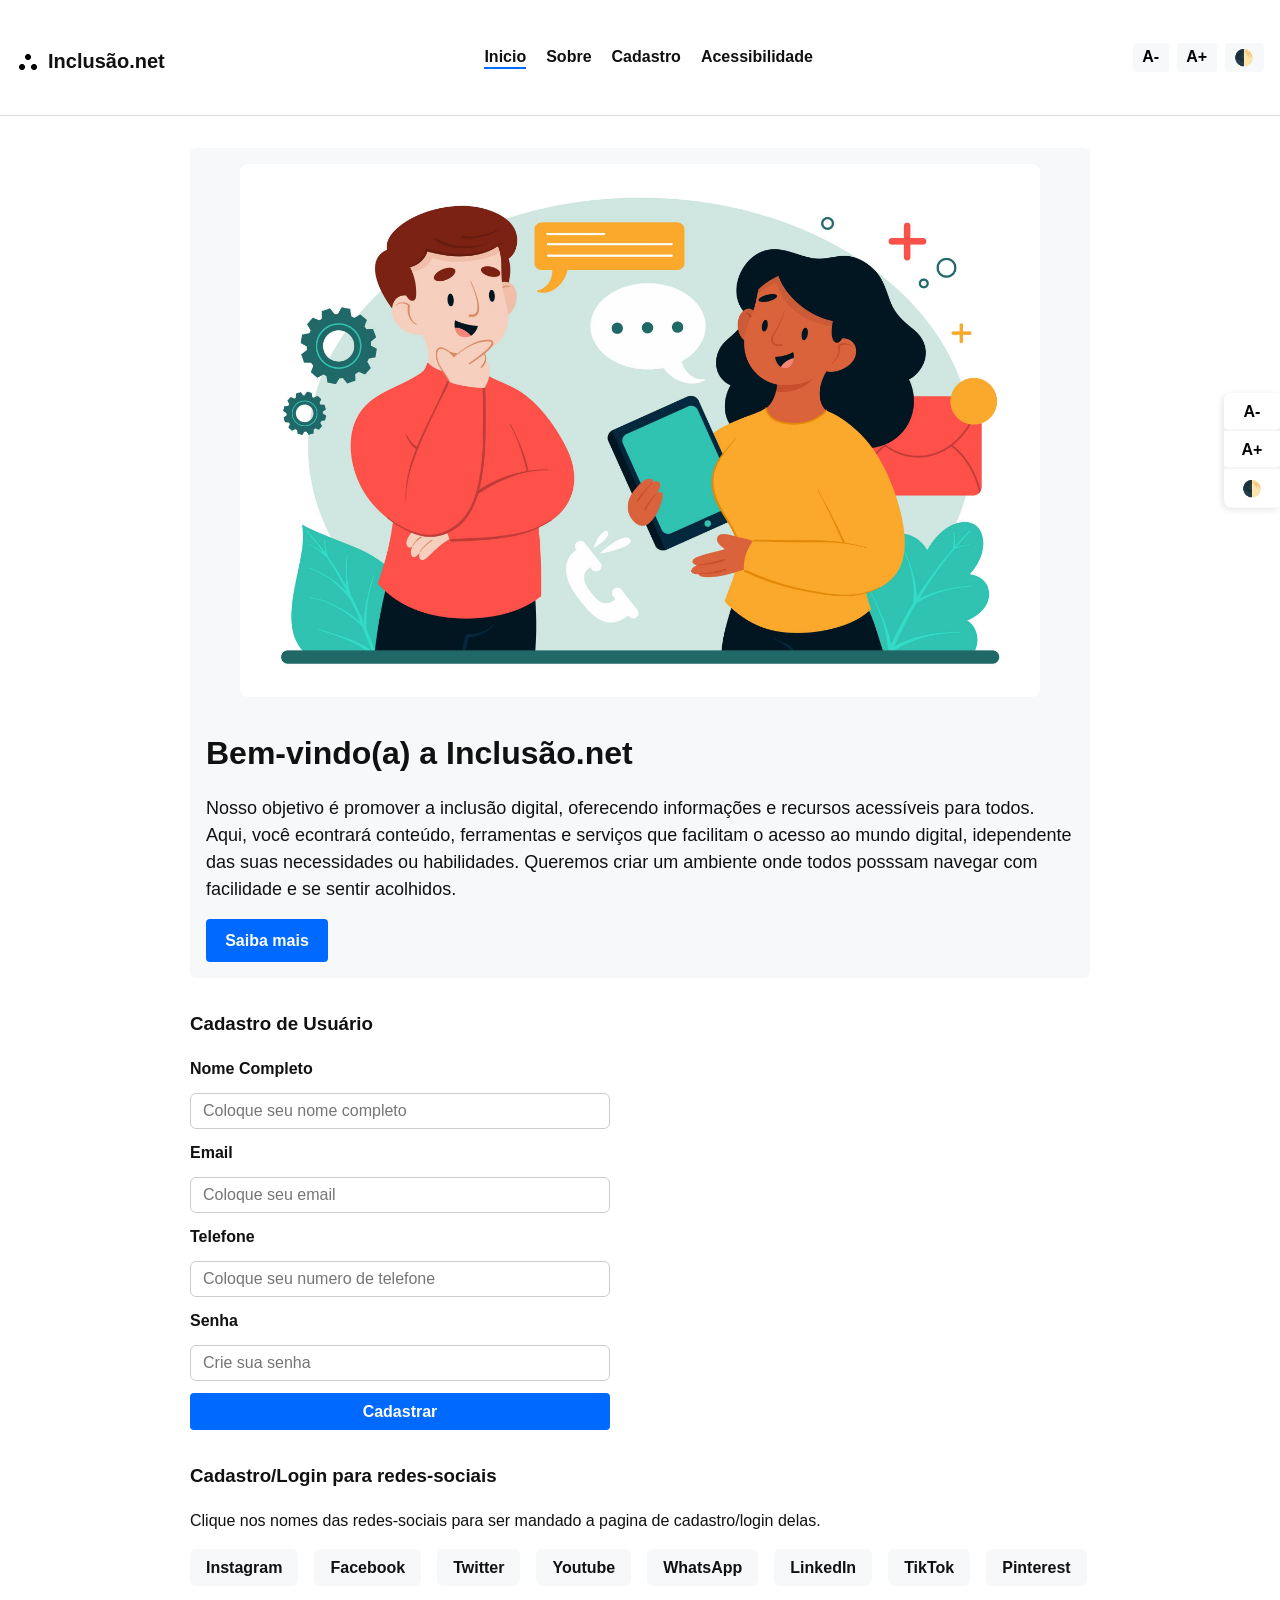
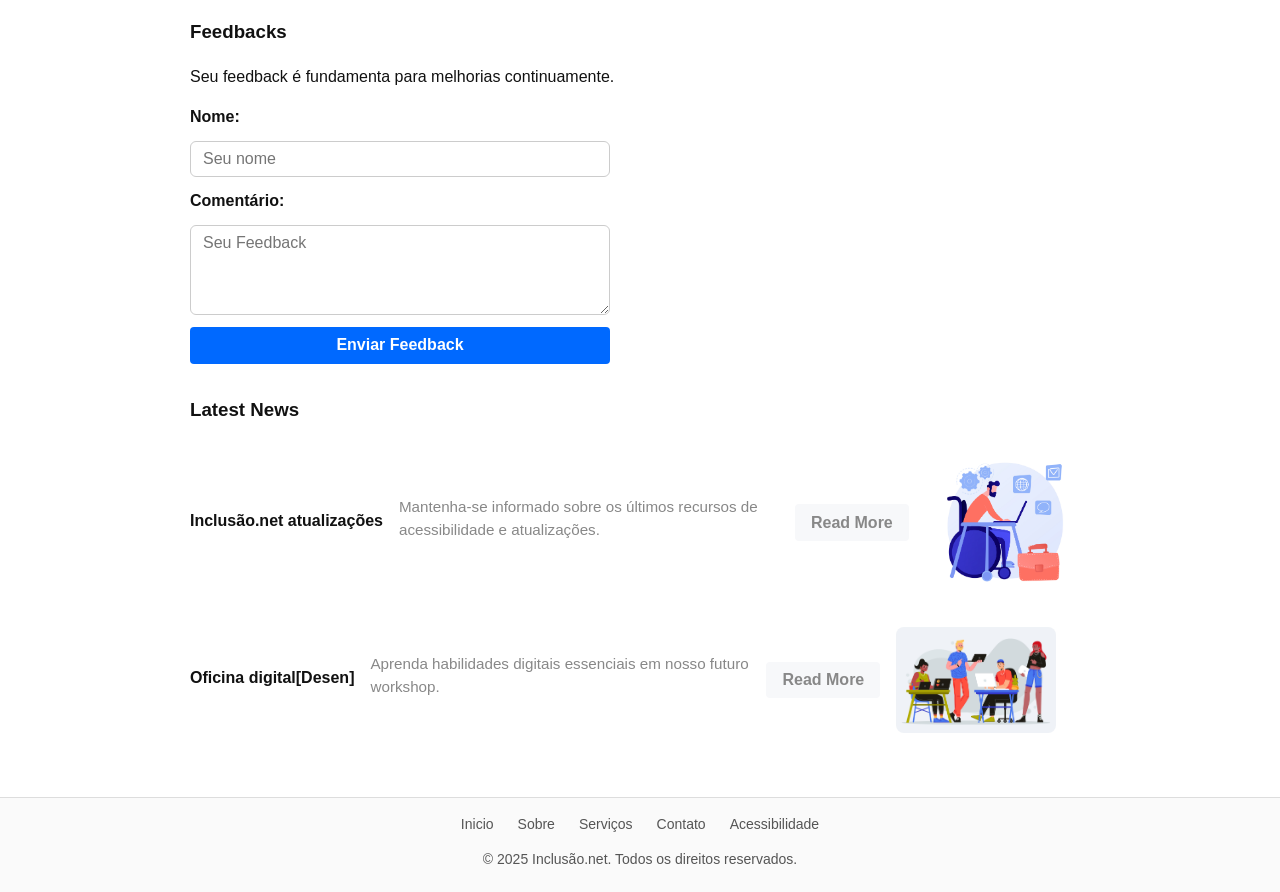
==== index.html @ 18c81b0c "Archives upload" ====
<!DOCTYPE html>
<html lang="pt-br">
<head>
  <meta charset="UTF-8" />
  <meta name="viewport" content="width=device-width, initial-scale=1" />
  <title>Inclusão.net - Inicio</title>
  <link rel="stylesheet" href="style.css">
</head>
<body>
  <header role="banner" class="site-header">
    <div class="logo-title">
      <img src="images/logo.png" alt="Inclusão.net logo" class="logo" />
      <h1><a href="index.html">Inclusão.net</a></h1>
    </div>
    <nav role="navigation" aria-label="Primary navigation" class="main-nav">
      <ul>
        <li><a href="index.html" aria-current="page">Inicio</a></li>
        <li><a href="about.html">Sobre</a></li>
        <li><a href="register.html">Cadastro</a></li>
        <li><a href="accessibility.html">Acessibilidade</a></li>
      </ul>
    </nav>
    <div class="header-accessibility" aria-label="Accessibility controls">
      <button id="font-decrease" aria-label="Decrease font size" title="Decrease font size">A-</button>
      <button id="font-increase" aria-label="Increase font size" title="Increase font size">A+</button>
      <button id="contrast-toggle" aria-label="Toggle high contrast" title="Toggle high contrast">🌓</button>
    </div>
  </header>

  <aside class="floating-accessibility" aria-label="Accessibility menu" aria-live="polite">
    <button id="float-font-decrease" aria-label="Decrease font size">A-</button>
    <button id="float-font-increase" aria-label="Increase font size">A+</button>
    <button id="float-contrast-toggle" aria-label="Toggle high contrast">🌓</button>
  </aside>

  <main role="main" class="container">
    <section class="welcome" aria-label="Welcome section">
      <img src="images/people_discussing.jpg" alt="Two people discussing digital resources" class="welcome-img" />
      <div class="welcome-text">
        <h2 id="teste">Bem-vindo(a) a Inclusão.net</h2>
        <p>
          Nosso objetivo é promover a inclusão digital, oferecendo informações e recursos acessíveis para
          todos. Aqui, você econtrará conteúdo, ferramentas e serviços que facilitam o acesso ao mundo
          digital, idependente das suas necessidades ou habilidades. Queremos criar um ambiente onde todos
          posssam navegar com facilidade e se sentir acolhidos.
        </p>
        <a href="about.html" class="btn-primary">Saiba mais</a>
      </div>
    </section>

    <section aria-labelledby="register-heading" class="registration-section">
      <h3 id="register-heading">Cadastro de Usuário</h3>
      <form action="#" method="post" class="registration-form" aria-describedby="register-desc" novalidate>
        <p id="register-desc" class="sr-only">Por favor preencha todos os campos.</p>

        <label for="full-name">Nome Completo</label>
        <input type="text" id="full-name" name="fullName" placeholder="Coloque seu nome completo" required autocomplete="name" />

        <label for="email">Email</label>
        <input type="email" id="email" name="email" placeholder="Coloque seu email" required autocomplete="email" />

        <label for="phone">Telefone</label>
        <input type="tel" id="phone" name="phoneNumber" placeholder="Coloque seu numero de telefone" autocomplete="tel" />

        <label for="password">Senha</label>
        <input type="password" id="password" name="password" placeholder="Crie sua senha" required autocomplete="new-password" />

        <button type="submit" class="btn-primary" aria-label="Register">Cadastrar</button>
      </form>
    </section>

    <section class="social-section" aria-label="Social media links">
      <h3>Cadastro/Login para redes-sociais</h3>
      <p>Clique nos nomes das redes-sociais para ser mandado a pagina de cadastro/login delas.</p>
      <nav>
        <ul class="social-links">
          <li><a href="https://www.instagram.com/" target="_blank" rel="noopener" aria-label="Instagram">Instagram</a></li>
          <li><a href="https://facebook.com" target="_blank" rel="noopener" aria-label="Facebook">Facebook</a></li>
          <li><a href="https://twitter.com" target="_blank" rel="noopener" aria-label="Twitter">Twitter</a></li>
          <li><a href="https://www.youtube.com/" target="_blank" rel="noopener" aria-label="Youtube">Youtube</a></li>
          <li><a href="https://web.whatsapp.com/" target="_blank" rel="noopener" aria-label="WhatsApp">WhatsApp</a></li>
          <li><a href="https://www.linkedin.com/login/pt" target="_blank" rel="noopener" aria-label="LinkedIn">LinkedIn</a></li>
          <li><a href="https://twitter.com" target="_blank" rel="noopener" aria-label="TikTok">TikTok</a></li>
          <li><a href="https://www.tiktok.com/pt-BR" target="_blank" rel="noopener" aria-label="Pinterest">Pinterest</a></li>
        </ul>
      </nav>
    </section>

    <section aria-labelledby="feedback-heading" class="feedback-section">
      <h3 id="feedback-heading">Feedbacks</h3>
      <p>Seu feedback é fundamenta para melhorias continuamente. </p>
      <form action="#" method="post" class="feedback-form" novalidate>
        <label for="feedback-name">Nome:</label>
        <input type="text" id="feedback-name" name="name" placeholder="Seu nome" />

        <label for="feedback-comment">Comentário:</label>
        <textarea id="feedback-comment" name="comment" rows="4" placeholder="Seu Feedback"></textarea>

        <button type="submit" class="btn-primary" aria-label="Submit feedback">Enviar Feedback</button>
      </form>
    </section>

    <section aria-label="Latest news" class="news-section">
      <h3>Latest News</h3>

      <article class="news-item">
        <h4>Inclusão.net atualizações</h4>
        <p>Mantenha-se informado sobre os últimos recursos de acessibilidade e atualizações.</p>
        <a href="accessibility.html" class="btn-secondary" aria-label="Read more about Accessibility Updates">Read More</a>
        <img src="images/wheelchair.jpg" alt="Accessibility icon with wheelchair" class="news-img" />
      </article>

      <article class="news-item">
        <h4>Oficina digital[Desen]</h4>
        <p>Aprenda habilidades digitais essenciais em nosso futuro workshop.</p>
        <a href="#" class="btn-secondary" aria-label="Read more about Digital Literacy Workshop">Read More</a>
        <img src="images/workshop.jpg" alt="People working on computers in workshop" class="news-img" />
      </article>
    </section>
  </main>

  <footer role="contentinfo" class="site-footer">
    <nav aria-label="Footer navigation" class="footer-nav">
      <ul>
        <li><a href="index.html">Inicio</a></li>
        <li><a href="about.html">Sobre</a></li>
        <li><a href="register.html">Serviços</a></li>
        <li><a href="about.html">Contato</a></li>
        <li><a href="accessibility.html">Acessibilidade</a></li>
      </ul>
    </nav>
    <p>&copy; 2025 Inclusão.net. Todos os direitos reservados.</p>
  </footer>

  <script src="scripts.js" defer></script>
</body>
</html>
---- style.css ----
/* Reset some defaults and base styles */
@charset "UTF-8";

:root {
  --font-size-base: 1rem;
  --font-scale-step: 0.1rem;

  --color-primary: #0069ff;
  --color-primary-hover: #004fcf;
  --color-text: #111;
  --color-bg: #fff;
  --color-muted: #555;
  --color-secondary-bg: #f7f8fa;
  --color-muted-light: #888;
  --color-footer-bg: #fafafa;

  --color-focus-outline: #0069ff;
}

html {
  font-family: -apple-system, BlinkMacSystemFont, "Segoe UI", Roboto, Oxygen,
    Ubuntu, Cantarell, "Open Sans", "Helvetica Neue", sans-serif;
  font-size: var(--font-size-base);
  background-color: var(--color-bg);
  color: var(--color-text);
  line-height: 1.5;
}

body {
  margin: 0;
  min-height: 100vh;
  display: flex;
  flex-direction: column;
}

/* Utility hidden class for screen readers only */
.sr-only {
  position: absolute !important;
  width: 1px !important;
  height: 1px !important;
  padding: 0 !important;
  margin: -1px !important;
  overflow: hidden !important;
  clip: rect(0, 0, 0, 0) !important;
  border: 0 !important;
}

/* Links */

a {
  color: var(--color-primary);
  text-decoration: none;
}

a:hover,
a:focus {
  text-decoration: underline;
  outline-offset: 2px;
}

/* Buttons */

button,
.btn-primary,
.btn-secondary {
  cursor: pointer;
  font-size: 1rem;
  font-weight: 600;
  border-radius: 4px;
  border: none;
  transition: background-color 0.2s ease;
}

button:focus,
a:focus,
input:focus,
textarea:focus {
  outline: 3px solid var(--color-focus-outline);
  outline-offset: 2px;
}

.btn-primary {
  background-color: var(--color-primary);
  color: #fff;
  padding: 0.6em 1.2em;
}

.btn-primary:hover,
.btn-primary:focus {
  background-color: var(--color-primary-hover);
}

.btn-secondary {
  background-color: var(--color-secondary-bg);
  color: var(--color-muted-light);
  padding: 0.4em 1em;
}

.btn-secondary:hover,
.btn-secondary:focus {
  background-color: #e0e1e5;
  color: var(--color-text);
}

/* Header */

.site-header {
  display: flex;
  justify-content: space-between;
  align-items: center;
  padding: 0.75rem 1rem;
  border-bottom: 1px solid #ddd;
  background-color: var(--color-bg);
  position: sticky;
  top: 0;
  z-index: 100;
}

.logo-title {
  display: flex;
  align-items: center;
  gap: 0.5rem;
}

.logo {
margin-top: 10px;
}

.logo-title h1 a {
  font-size: 1.25rem;
  font-weight: 700;
  color: var(--color-text);
}

.main-nav ul {
  list-style: none;
  margin: 0;
  padding: 0;
  display: flex;
  gap: 1.25rem;
}

.main-nav a {
  font-weight: 600;
  color: var(--color-text);
}

.main-nav a[aria-current="page"] {
  font-weight: 700;
  border-bottom: 2px solid var(--color-primary);
  padding-bottom: 2px;
}

.header-accessibility {
  display: flex;
  gap: 0.5rem;
}

.header-accessibility button {
  background: var(--color-secondary-bg);
  border-radius: 4px;
  border: none;
  font-weight: 600;
  padding: 0.3em 0.6em;
}

/* Floating accessibility menu */

.floating-accessibility {
  position: fixed;
  top: 50%;
  right: 0;
  display: flex;
  flex-direction: column;
  background-color: var(--color-secondary-bg);
  border-radius: 8px 0 0 8px;
  box-shadow: -2px 2px 6px rgba(0, 0, 0, 0.1);
  overflow: hidden;
  transform: translateY(-50%);
  z-index: 1000;
}

.floating-accessibility button {
  border: none;
  background: none;
  font-size: 1rem;
  padding: 0.6em 1em;
  cursor: pointer;
  font-weight: 700;
  border-bottom: 1px solid #ddd;
  width: 3.5rem;
  background-color: var(--color-bg);
}

.floating-accessibility button:last-child {
  border-bottom: none;
}

.floating-accessibility button:hover,
.floating-accessibility button:focus {
  background-color: var(--color-primary);
  color: #fff;
  outline: none;
}

/* Container */

.container {
  max-width: 900px;
  margin: 2rem auto;
  padding: 0 1rem;
  flex-grow: 1;
}

/* Welcome Section */

.welcome {
  display: flex;
  gap: 2rem;
  margin-bottom: 2rem;
  align-items: center;
  flex-wrap: wrap;
  background-color: var(--color-secondary-bg);
  padding: 1rem;
  border-radius: 6px;
}

.welcome-img {
  display:block;
  margin: 0 auto;
  max-width: 800px;
  flex-shrink: 0;
  border-radius: 8px;
}

.welcome-text h2 {
  font-size: 2rem;
  font-weight: 700;
  margin-top: 0;
  margin-bottom: 0.5rem;
}

.welcome-text p {
  margin-bottom: 1rem;
  font-size: 1.125rem;
}

.btn-primary {
  display: inline-block;
}

/* Registration section forms */

.registration-section,
.feedback-section,
.social-section,
.news-section {
  margin-bottom: 2rem;
}

.registration-form,
.feedback-form,
.register-page-form form {
  display: flex;
  flex-direction: column;
  gap: 0.75rem;
  max-width: 420px;
}

.registration-form label,
.feedback-form label,
.register-page-form label {
  font-weight: 600;
}

.registration-form input,
.feedback-form input,
.feedback-form textarea,
.register-page-form input {
  padding: 0.5rem 0.75rem;
  border: 1px solid #ccc;
  border-radius: 6px;
  font-size: 1rem;
  font-family: inherit;
  transition: border-color 0.3s ease;
}

.registration-form input:focus,
.feedback-form input:focus,
.feedback-form textarea:focus,
.register-page-form input:focus {
  border-color: var(--color-primary);
  outline-offset: 2px;
  outline: 2px solid var(--color-primary);
}

/* Social links */

.social-links {
  align-self: center;
  display: flex;
  list-style: none;
  gap: 1rem;
  padding: 0;
}

.social-links li a {
  background-color: var(--color-secondary-bg);
  border-radius: 6px;
  padding: 0.4em 1em;
  font-weight: 600;
  color: var(--color-text);
  display: inline-block;
  text-align: center;
}

.social-links li a:hover,
.social-links li a:focus {
  background-color: var(--color-primary);
  color: white;
}

/* News Section */

.news-section .news-item {
  display: flex;
  align-items: center;
  gap: 1rem;
  margin-bottom: 1.5rem;
  flex-wrap: wrap;
}

.news-item h4 {
  margin: 0 0 0.25rem 0;
}

.news-item p {
  margin: 0 0 0.5rem 0;
  color: var(--color-muted-light);
  max-width: 380px;
  font-size: 0.95rem;
}

.news-img {
  max-width: 160px;
  border-radius: 8px;
  flex-shrink: 0;
}

/* Team Section */

.team-list {
  display: flex;
  gap: 2rem;
  justify-content: center;
  flex-wrap: wrap;
  padding: 0;
  list-style: none;
  margin: 1rem 0 2rem 0;
}

.team-list li {
  text-align: center;
  max-width: 140px;
}

.team-photo {
  border-radius: 50%;
  width: 120px;
  height: 120px;
  display: block;
  margin: 0 auto 0.5rem auto;
  object-fit: cover;
}

/* Footer */

.site-footer {
  background-color: var(--color-footer-bg);
  border-top: 1px solid #ddd;
  padding: 1rem 1rem 0.5rem 1rem;
  text-align: center;
  font-size: 0.875rem;
  color: var(--color-muted);
}

.footer-nav ul {
  list-style: none;
  padding: 0;
  margin: 0 0 0.5rem 0;
  display: flex;
  justify-content: center;
  gap: 1.5rem;
}

.footer-nav a {
  color: var(--color-muted);
  font-weight: 500;
}

.footer-nav a:hover,
.footer-nav a:focus {
  color: var(--color-primary);
}

/* Accessibility page styling */

.accessibility-content ul,
.accessibility-content li {
  margin-bottom: 0.75rem;
  font-size: 1rem;
  color: var(--color-muted-light);
}

.accessibility-content table {
  width: 100%;
  border-collapse: collapse;
  margin-top: 1rem;
}

.accessibility-content th,
.accessibility-content td {
  border-bottom: 1px solid #ddd;
  padding: 0.5rem 0.75rem;
  text-align: left;
}

.accessibility-content th {
  font-weight: 700;
}

/* Personalization buttons for accessibility page */

.accessibility-btn {
  font-weight: 700;
  background-color: var(--color-secondary-bg);
  border: none;
  border-radius: 6px;
  padding: 0.3em 0.7em;
  margin: 0 0.3em;
  cursor: pointer;
  font-size: 1rem;
}

.accessibility-btn:hover,
.accessibility-btn:focus {
  background-color: var(--color-primary);
  color: #fff;
}

/* Responsive */

@media screen and (max-width: 768px) {
  .welcome {
    flex-direction: column;
    align-items: center;
  }

  .welcome-img {
    max-width: 100%;
  }

  .news-section .news-item {
    flex-direction: column;
    align-items: flex-start;
  }

  .team-list {
    flex-direction: column;
    gap: 1.5rem;
  }
}

/* Estilo normal já existente no seu site */

/* Modo alto contraste */
.high-contrast {
  background-color: #000 !important;
  color: #fff !important;
}

.high-contrast section{
  background-color: #000 !important;
  color: #fff !important;
};

.high-contrast a {
  color: yellow !important;
}

.high-contrast button {
  background-color: #fff !important;
  color: #000 !important;
  border: 2px solid yellow;
}

/* Header e Footer em modo contraste */
.high-contrast header,
.high-contrast footer {
  background-color: #000 !important;
  color: #fff !important;
}

/* Links dentro do header e footer */
.high-contrast header a,
.high-contrast footer a {
  color: yellow !important;
}
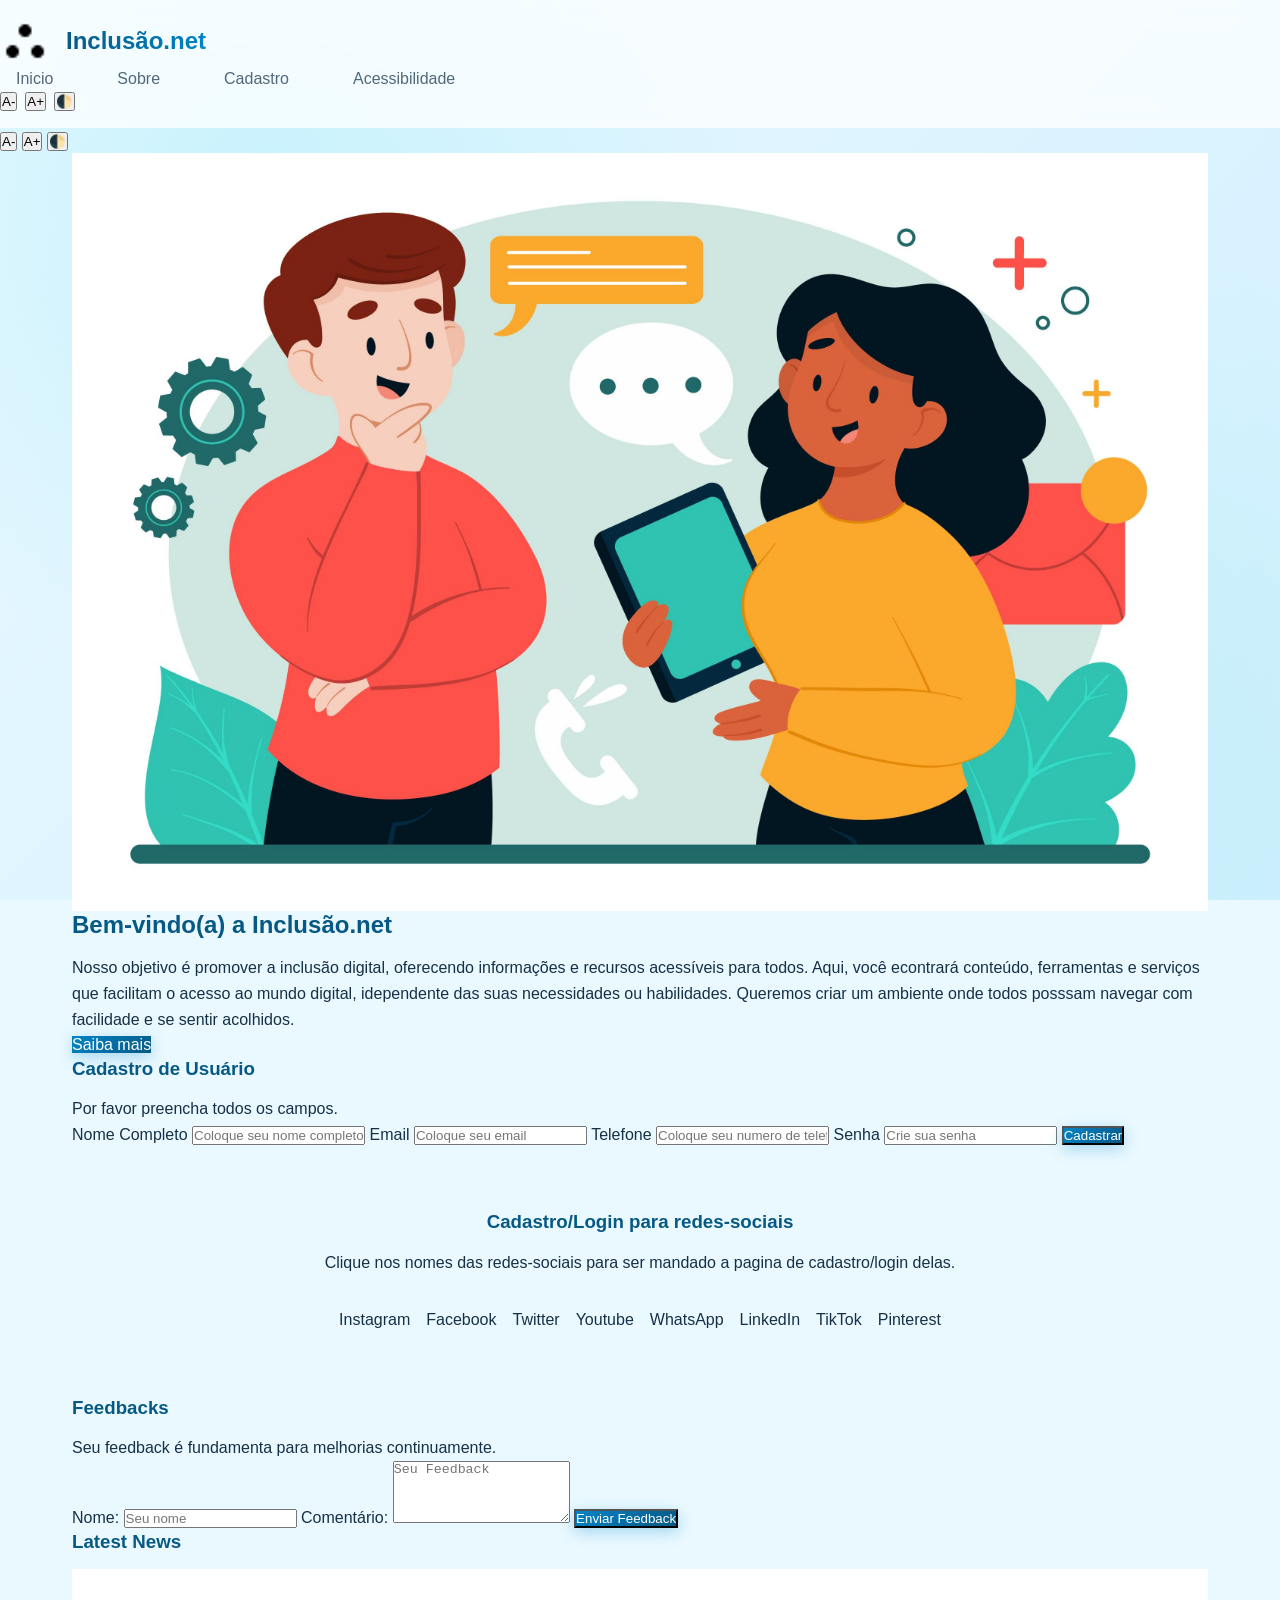
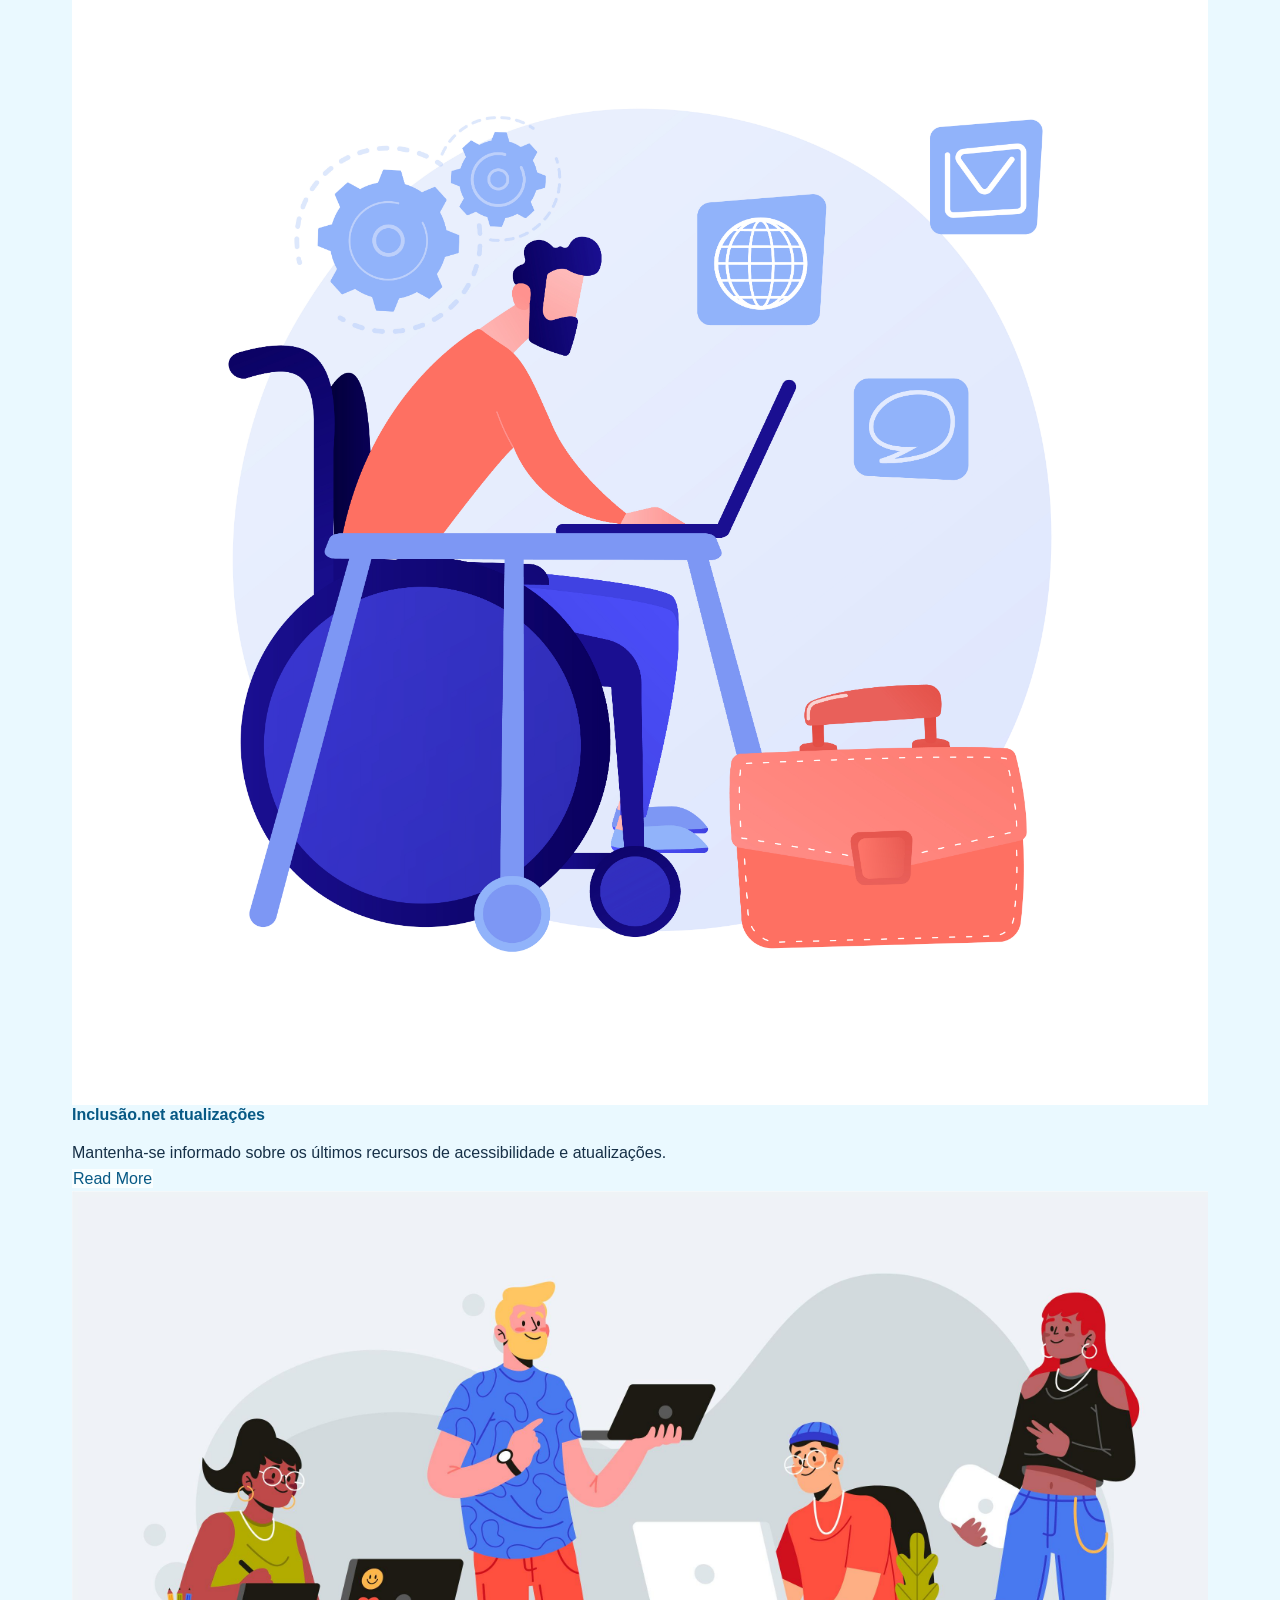
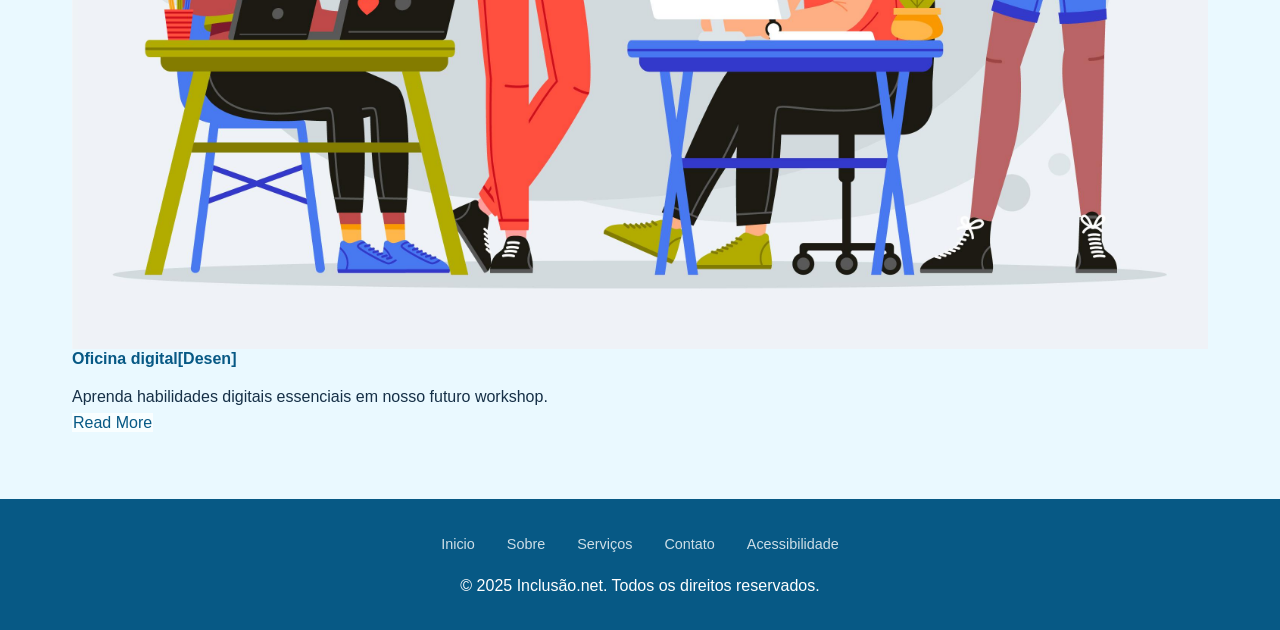
==== commit b8837b08: "update commit" ====
--- a/index.html
+++ b/index.html
@@ -103,19 +103,21 @@
     <section aria-label="Latest news" class="news-section">
       <h3>Latest News</h3>
 
-      <article class="news-item">
-        <h4>Inclusão.net atualizações</h4>
-        <p>Mantenha-se informado sobre os últimos recursos de acessibilidade e atualizações.</p>
-        <a href="accessibility.html" class="btn-secondary" aria-label="Read more about Accessibility Updates">Read More</a>
-        <img src="images/wheelchair.jpg" alt="Accessibility icon with wheelchair" class="news-img" />
-      </article>
+      <div class="news-grid">
+        <article class="news-item">
+          <img src="images/wheelchair.jpg" alt="Accessibility icon with wheelchair" class="news-img" />
+          <h4>Inclusão.net atualizações</h4>
+          <p>Mantenha-se informado sobre os últimos recursos de acessibilidade e atualizações.</p>
+          <a href="accessibility.html" class="btn-secondary" aria-label="Read more about Accessibility Updates">Read More</a>
+        </article>
 
-      <article class="news-item">
-        <h4>Oficina digital[Desen]</h4>
-        <p>Aprenda habilidades digitais essenciais em nosso futuro workshop.</p>
-        <a href="#" class="btn-secondary" aria-label="Read more about Digital Literacy Workshop">Read More</a>
-        <img src="images/workshop.jpg" alt="People working on computers in workshop" class="news-img" />
-      </article>
+        <article class="news-item">
+          <img src="images/workshop.jpg" alt="People working on computers in workshop" class="news-img" />
+          <h4>Oficina digital[Desen]</h4>
+          <p>Aprenda habilidades digitais essenciais em nosso futuro workshop.</p>
+          <a href="#" class="btn-secondary" aria-label="Read more about Digital Literacy Workshop">Read More</a>
+        </article>
+      </div>
     </section>
   </main>
 
--- a/style.css
+++ b/style.css
@@ -1,509 +1,773 @@
-/* Reset some defaults and base styles */
-@charset "UTF-8";
-
-:root {
-  --font-size-base: 1rem;
-  --font-scale-step: 0.1rem;
-
-  --color-primary: #0069ff;
-  --color-primary-hover: #004fcf;
-  --color-text: #111;
-  --color-bg: #fff;
-  --color-muted: #555;
-  --color-secondary-bg: #f7f8fa;
-  --color-muted-light: #888;
-  --color-footer-bg: #fafafa;
-
-  --color-focus-outline: #0069ff;
-}
-
-html {
-  font-family: -apple-system, BlinkMacSystemFont, "Segoe UI", Roboto, Oxygen,
-    Ubuntu, Cantarell, "Open Sans", "Helvetica Neue", sans-serif;
-  font-size: var(--font-size-base);
-  background-color: var(--color-bg);
-  color: var(--color-text);
-  line-height: 1.5;
-}
-
-body {
-  margin: 0;
-  min-height: 100vh;
-  display: flex;
-  flex-direction: column;
-}
-
-/* Utility hidden class for screen readers only */
-.sr-only {
-  position: absolute !important;
-  width: 1px !important;
-  height: 1px !important;
-  padding: 0 !important;
-  margin: -1px !important;
-  overflow: hidden !important;
-  clip: rect(0, 0, 0, 0) !important;
-  border: 0 !important;
-}
-
-/* Links */
-
-a {
-  color: var(--color-primary);
-  text-decoration: none;
-}
-
-a:hover,
-a:focus {
-  text-decoration: underline;
-  outline-offset: 2px;
-}
-
-/* Buttons */
-
-button,
-.btn-primary,
-.btn-secondary {
-  cursor: pointer;
-  font-size: 1rem;
-  font-weight: 600;
-  border-radius: 4px;
-  border: none;
-  transition: background-color 0.2s ease;
-}
-
-button:focus,
-a:focus,
-input:focus,
-textarea:focus {
-  outline: 3px solid var(--color-focus-outline);
-  outline-offset: 2px;
-}
-
-.btn-primary {
-  background-color: var(--color-primary);
-  color: #fff;
-  padding: 0.6em 1.2em;
-}
-
-.btn-primary:hover,
-.btn-primary:focus {
-  background-color: var(--color-primary-hover);
-}
-
-.btn-secondary {
-  background-color: var(--color-secondary-bg);
-  color: var(--color-muted-light);
-  padding: 0.4em 1em;
-}
-
-.btn-secondary:hover,
-.btn-secondary:focus {
-  background-color: #e0e1e5;
-  color: var(--color-text);
-}
-
-/* Header */
-
-.site-header {
-  display: flex;
-  justify-content: space-between;
-  align-items: center;
-  padding: 0.75rem 1rem;
-  border-bottom: 1px solid #ddd;
-  background-color: var(--color-bg);
-  position: sticky;
-  top: 0;
-  z-index: 100;
-}
-
-.logo-title {
-  display: flex;
-  align-items: center;
-  gap: 0.5rem;
-}
-
-.logo {
-margin-top: 10px;
-}
-
-.logo-title h1 a {
-  font-size: 1.25rem;
-  font-weight: 700;
-  color: var(--color-text);
-}
-
-.main-nav ul {
-  list-style: none;
-  margin: 0;
-  padding: 0;
-  display: flex;
-  gap: 1.25rem;
-}
-
-.main-nav a {
-  font-weight: 600;
-  color: var(--color-text);
-}
-
-.main-nav a[aria-current="page"] {
-  font-weight: 700;
-  border-bottom: 2px solid var(--color-primary);
-  padding-bottom: 2px;
-}
-
-.header-accessibility {
-  display: flex;
-  gap: 0.5rem;
-}
-
-.header-accessibility button {
-  background: var(--color-secondary-bg);
-  border-radius: 4px;
-  border: none;
-  font-weight: 600;
-  padding: 0.3em 0.6em;
-}
-
-/* Floating accessibility menu */
-
-.floating-accessibility {
-  position: fixed;
-  top: 50%;
-  right: 0;
-  display: flex;
-  flex-direction: column;
-  background-color: var(--color-secondary-bg);
-  border-radius: 8px 0 0 8px;
-  box-shadow: -2px 2px 6px rgba(0, 0, 0, 0.1);
-  overflow: hidden;
-  transform: translateY(-50%);
-  z-index: 1000;
-}
-
-.floating-accessibility button {
-  border: none;
-  background: none;
-  font-size: 1rem;
-  padding: 0.6em 1em;
-  cursor: pointer;
-  font-weight: 700;
-  border-bottom: 1px solid #ddd;
-  width: 3.5rem;
-  background-color: var(--color-bg);
-}
-
-.floating-accessibility button:last-child {
-  border-bottom: none;
-}
-
-.floating-accessibility button:hover,
-.floating-accessibility button:focus {
-  background-color: var(--color-primary);
-  color: #fff;
-  outline: none;
-}
-
-/* Container */
-
-.container {
-  max-width: 900px;
-  margin: 2rem auto;
-  padding: 0 1rem;
-  flex-grow: 1;
-}
-
-/* Welcome Section */
-
-.welcome {
-  display: flex;
-  gap: 2rem;
-  margin-bottom: 2rem;
-  align-items: center;
-  flex-wrap: wrap;
-  background-color: var(--color-secondary-bg);
-  padding: 1rem;
-  border-radius: 6px;
-}
-
-.welcome-img {
-  display:block;
-  margin: 0 auto;
-  max-width: 800px;
-  flex-shrink: 0;
-  border-radius: 8px;
-}
-
-.welcome-text h2 {
-  font-size: 2rem;
-  font-weight: 700;
-  margin-top: 0;
-  margin-bottom: 0.5rem;
-}
-
-.welcome-text p {
-  margin-bottom: 1rem;
-  font-size: 1.125rem;
-}
-
-.btn-primary {
-  display: inline-block;
-}
-
-/* Registration section forms */
-
-.registration-section,
-.feedback-section,
-.social-section,
-.news-section {
-  margin-bottom: 2rem;
-}
-
-.registration-form,
-.feedback-form,
-.register-page-form form {
-  display: flex;
-  flex-direction: column;
-  gap: 0.75rem;
-  max-width: 420px;
-}
-
-.registration-form label,
-.feedback-form label,
-.register-page-form label {
-  font-weight: 600;
-}
-
-.registration-form input,
-.feedback-form input,
-.feedback-form textarea,
-.register-page-form input {
-  padding: 0.5rem 0.75rem;
-  border: 1px solid #ccc;
-  border-radius: 6px;
-  font-size: 1rem;
-  font-family: inherit;
-  transition: border-color 0.3s ease;
-}
-
-.registration-form input:focus,
-.feedback-form input:focus,
-.feedback-form textarea:focus,
-.register-page-form input:focus {
-  border-color: var(--color-primary);
-  outline-offset: 2px;
-  outline: 2px solid var(--color-primary);
-}
-
-/* Social links */
-
-.social-links {
-  align-self: center;
-  display: flex;
-  list-style: none;
-  gap: 1rem;
-  padding: 0;
-}
-
-.social-links li a {
-  background-color: var(--color-secondary-bg);
-  border-radius: 6px;
-  padding: 0.4em 1em;
-  font-weight: 600;
-  color: var(--color-text);
-  display: inline-block;
-  text-align: center;
-}
-
-.social-links li a:hover,
-.social-links li a:focus {
-  background-color: var(--color-primary);
-  color: white;
-}
-
-/* News Section */
-
-.news-section .news-item {
-  display: flex;
-  align-items: center;
-  gap: 1rem;
-  margin-bottom: 1.5rem;
-  flex-wrap: wrap;
-}
-
-.news-item h4 {
-  margin: 0 0 0.25rem 0;
-}
-
-.news-item p {
-  margin: 0 0 0.5rem 0;
-  color: var(--color-muted-light);
-  max-width: 380px;
-  font-size: 0.95rem;
-}
-
-.news-img {
-  max-width: 160px;
-  border-radius: 8px;
-  flex-shrink: 0;
-}
-
-/* Team Section */
-
-.team-list {
-  display: flex;
-  gap: 2rem;
-  justify-content: center;
-  flex-wrap: wrap;
-  padding: 0;
-  list-style: none;
-  margin: 1rem 0 2rem 0;
-}
-
-.team-list li {
-  text-align: center;
-  max-width: 140px;
-}
-
-.team-photo {
-  border-radius: 50%;
-  width: 120px;
-  height: 120px;
-  display: block;
-  margin: 0 auto 0.5rem auto;
-  object-fit: cover;
-}
-
-/* Footer */
-
-.site-footer {
-  background-color: var(--color-footer-bg);
-  border-top: 1px solid #ddd;
-  padding: 1rem 1rem 0.5rem 1rem;
-  text-align: center;
-  font-size: 0.875rem;
-  color: var(--color-muted);
-}
-
-.footer-nav ul {
-  list-style: none;
-  padding: 0;
-  margin: 0 0 0.5rem 0;
-  display: flex;
-  justify-content: center;
-  gap: 1.5rem;
-}
-
-.footer-nav a {
-  color: var(--color-muted);
-  font-weight: 500;
-}
-
-.footer-nav a:hover,
-.footer-nav a:focus {
-  color: var(--color-primary);
-}
-
-/* Accessibility page styling */
-
-.accessibility-content ul,
-.accessibility-content li {
-  margin-bottom: 0.75rem;
-  font-size: 1rem;
-  color: var(--color-muted-light);
-}
-
-.accessibility-content table {
-  width: 100%;
-  border-collapse: collapse;
-  margin-top: 1rem;
-}
-
-.accessibility-content th,
-.accessibility-content td {
-  border-bottom: 1px solid #ddd;
-  padding: 0.5rem 0.75rem;
-  text-align: left;
-}
-
-.accessibility-content th {
-  font-weight: 700;
-}
-
-/* Personalization buttons for accessibility page */
-
-.accessibility-btn {
-  font-weight: 700;
-  background-color: var(--color-secondary-bg);
-  border: none;
-  border-radius: 6px;
-  padding: 0.3em 0.7em;
-  margin: 0 0.3em;
-  cursor: pointer;
-  font-size: 1rem;
-}
-
-.accessibility-btn:hover,
-.accessibility-btn:focus {
-  background-color: var(--color-primary);
-  color: #fff;
-}
-
-/* Responsive */
-
-@media screen and (max-width: 768px) {
-  .welcome {
-    flex-direction: column;
-    align-items: center;
-  }
-
-  .welcome-img {
-    max-width: 100%;
-  }
-
-  .news-section .news-item {
-    flex-direction: column;
-    align-items: flex-start;
-  }
-
-  .team-list {
-    flex-direction: column;
-    gap: 1.5rem;
-  }
-}
-
-/* Estilo normal já existente no seu site */
-
-/* Modo alto contraste */
-.high-contrast {
-  background-color: #000 !important;
-  color: #fff !important;
-}
-
-.high-contrast section{
-  background-color: #000 !important;
-  color: #fff !important;
-};
-
-.high-contrast a {
-  color: yellow !important;
-}
-
-.high-contrast button {
-  background-color: #fff !important;
-  color: #000 !important;
-  border: 2px solid yellow;
-}
-
-/* Header e Footer em modo contraste */
-.high-contrast header,
-.high-contrast footer {
-  background-color: #000 !important;
-  color: #fff !important;
-}
-
-/* Links dentro do header e footer */
-.high-contrast header a,
-.high-contrast footer a {
-  color: yellow !important;
-}
-
+:root {
+  /* Paleta de Cores - Modern Frutiger Aero */
+  --color-deep-blue: #075985;
+  --color-ocean-blue: #0284C7;
+  --color-cyan: #22D3EE;
+  --color-aqua: #5EEAD4;
+  --color-bg-light: #EAF9FF;
+  --color-bg-dark: #0f172a;
+  --color-white-trans: rgba(255, 255, 255, 0.72);
+  --color-white-trans-dark: rgba(15, 23, 42, 0.8);
+  --color-text-main: #163047;
+  --color-text-main-dark: #f1f5f9;
+  --color-text-sec: #52677A;
+  --color-text-sec-dark: #94a3b8;
+  --color-white: #FFFFFF;
+  --color-dark-accent: #38bdf8;
+
+
+  /* Sombras e Efeitos */
+  --shadow-soft: 0 8px 32px 0 rgba(31, 38, 135, 0.1);
+  --shadow-glow: 0 0 15px rgba(34, 211, 238, 0.3);
+  --glass-border: 1px solid rgba(255, 255, 255, 0.18);
+  --glass-blur: blur(12px);
+  --radius-lg: 24px;
+  --radius-md: 12px;
+  --radius-sm: 8px;
+
+  /* Espaçamentos */
+  --space-xs: 0.5rem;
+  --space-sm: 1rem;
+  --space-md: 2rem;
+  --space-lg: 4rem;
+
+  /* Tipografia */
+  --font-main: 'Segoe UI', Roboto, Helvetica, Arial, sans-serif;
+  --font-size-base: 16px;
+  --transition-fluid: all 0.3s cubic-bezier(0.4, 0, 0.2, 1);
+}
+
+/* --- 2. Reset e Estilos Globais --- */
+* {
+  margin: 0;
+  padding: 0;
+  box-sizing: border-box;
+}
+
+body {
+  font-family: var(--font-main);
+  background-color: var(--color-bg-light);
+  color: var(--color-text-main);
+  line-height: 1.6;
+  overflow-x: hidden;
+  transition: background-color 0.3s ease;
+}
+
+h1, h2, h3, h4 {
+  color: var(--color-deep-blue);
+  line-height: 1.2;
+  margin-bottom: var(--space-sm);
+}
+
+a {
+  text-decoration: none;
+  color: inherit;
+  transition: var(--transition-fluid);
+}
+
+ul {
+  list-style: none;
+}
+
+img {
+  max-width: 100%;
+  height: auto;
+  display: block;
+}
+
+.container {
+  max-width: 1200px;
+  margin: 0 auto;
+  padding: 0 var(--space-md);
+}
+
+/* --- 3. Fundo e Elementos Decorativos --- */
+body::before {
+  content: "";
+  position: fixed;
+  top: 0;
+  left: 0;
+  width: 100%;
+  height: 100%;
+  z-index: -1;
+  background:
+    radial-gradient(circle at 20% 20%, rgba(34, 211, 238, 0.15) 0%, transparent 40%),
+    radial-gradient(circle at 80% 80%, rgba(94, 234, 212, 0.15) 0%, transparent 40%),
+    linear-gradient(135deg, var(--color-bg-light) 0%, #d1efff 100%);
+}
+
+/* --- 4. Cabeçalho e Navegação --- */
+.site-header {
+  position: sticky;
+  top: 0;
+  z-index: 1000;
+  background: var(--color-white-trans);
+  backdrop-filter: var(--glass-blur);
+  -webkit-backdrop-filter: var(--glass-blur);
+  border-bottom: var(--glass-border);
+  padding: var(--space-sm) 0;
+  transition: var(--transition-fluid);
+}
+
+.header-container {
+  display: flex;
+  align-items: center;
+  justify-content: space-between;
+  gap: var(--space-md);
+}
+
+.logo-title {
+  display: flex;
+  align-items: center;
+  gap: var(--space-sm);
+}
+
+.logo {
+  height: 50px;
+  width: auto;
+}
+
+.logo-title h1 {
+  font-size: 1.5rem;
+  margin-bottom: 0;
+  background: linear-gradient(to right, var(--color-deep-blue), var(--color-ocean-blue));
+  -webkit-background-clip: text;
+  -webkit-text-fill-color: transparent;
+}
+
+.main-nav ul {
+  display: flex;
+  gap: var(--space-md);
+}
+
+.main-nav a {
+  font-weight: 500;
+  color: var(--color-text-sec);
+  padding: 0.5rem 1rem;
+  border-radius: var(--radius-sm);
+}
+
+.main-nav a:hover, .main-nav a.active {
+  color: var(--color-ocean-blue);
+  background: rgba(255, 255, 255, 0.5);
+  box-shadow: var(--shadow-soft);
+}
+
+.header-accessibility {
+  display: flex;
+  gap: var(--space-xs);
+}
+
+.btn-acc {
+  background: var(--color-white);
+  border: var(--glass-border);
+  padding: 0.5rem;
+  border-radius: var(--radius-sm);
+  cursor: pointer;
+  font-weight: bold;
+  transition: var(--transition-fluid);
+  min-width: 40px;
+}
+
+.btn-acc:hover {
+  background: var(--color-cyan);
+  color: var(--color-white);
+}
+
+/* --- 5. Botões e Links --- */
+.btn {
+  display: inline-block;
+  padding: 0.8rem 1.5rem;
+  border-radius: var(--radius-md);
+  font-weight: 600;
+  cursor: pointer;
+  transition: var(--transition-fluid);
+  border: none;
+  text-align: center;
+}
+
+.btn-primary {
+  background: linear-gradient(135deg, var(--color-ocean-blue), var(--color-deep-blue));
+  color: var(--color-white);
+  box-shadow: 0 4px 15px rgba(2, 132, 199, 0.3);
+}
+
+.btn-primary:hover {
+  transform: translateY(-2px);
+  box-shadow: 0 6px 20px rgba(2, 132, 199, 0.4);
+  filter: brightness(1.1);
+}
+
+.btn-secondary {
+  background: var(--color-white-trans);
+  color: var(--color-deep-blue);
+  backdrop-filter: var(--glass-blur);
+  border: var(--glass-border);
+}
+
+.btn-secondary:hover {
+  background: var(--color-white);
+  transform: translateY(-2px);
+}
+
+/* --- 6. Componentes de Cards (Glassmorphism) --- */
+.glass-card {
+  background: var(--color-white-trans);
+  backdrop-filter: var(--glass-blur);
+  -webkit-backdrop-filter: var(--glass-blur);
+  border: var(--glass-border);
+  border-radius: var(--radius-lg);
+  padding: var(--space-md);
+  box-shadow: var(--shadow-soft);
+  transition: var(--transition-fluid);
+}
+
+.glass-card:hover {
+  transform: translateY(-5px);
+  box-shadow: 0 12px 40px rgba(0, 0, 0, 0.08);
+  background: rgba(255, 255, 255, 0.85);
+}
+
+/* --- 7. Página Inicial (main.html) --- */
+.hero {
+  display: flex;
+  align-items: center;
+  justify-content: space-between;
+  gap: var(--space-lg);
+  padding: var(--space-lg) 0;
+}
+
+.hero-content {
+  flex: 1;
+}
+
+.hero-content h2 {
+  font-size: 3rem;
+  margin-bottom: var(--space-sm);
+}
+
+.hero-content p {
+  font-size: 1.2rem;
+  color: var(--color-text-sec);
+  margin-bottom: var(--space-md);
+}
+
+.hero-btns {
+  display: flex;
+  gap: var(--space-sm);
+}
+
+.hero-image {
+  flex: 1;
+  position: relative;
+}
+
+.hero-image img {
+  border-radius: var(--radius-lg);
+  box-shadow: var(--shadow-soft);
+  animation: float 6s ease-in-out infinite;
+}
+
+@keyframes float {
+  0%, 100% { transform: translateY(0); }
+  50% { transform: translateY(-20px); }
+}
+
+.features-grid {
+  display: grid;
+  grid-template-columns: repeat(auto-fit, minmax(250px, 1fr));
+  gap: var(--space-md);
+  padding: var(--space-md) 0;
+}
+
+/* --- 8. Página Sobre (about.html) --- */
+.about-section {
+  padding: var(--space-lg) 0;
+  text-align: center;
+}
+
+.profile-card {
+  max-width: 500px;
+  margin: var(--space-md) auto;
+  text-align: center;
+}
+
+.profile-photo {
+  width: 150px;
+  height: 150px;
+  border-radius: 50%;
+  object-fit: cover;
+  margin: 0 auto var(--space-sm);
+  border: 4px solid var(--color-cyan);
+  box-shadow: var(--shadow-glow);
+}
+
+.social-links {
+  display: flex;
+  justify-content: center;
+  gap: var(--space-sm);
+  margin-top: var(--space-md);
+}
+
+/* --- 9. Página de Cadastro (register.html) --- */
+.register-container {
+  display: flex;
+  justify-content: center;
+  align-items: center;
+  min-height: calc(100vh - 200px);
+  padding: var(--space-md) 0;
+}
+
+.form-card {
+  width: 100%;
+  max-width: 450px;
+}
+
+.form-group {
+  margin-bottom: var(--space-sm);
+  text-align: left;
+}
+
+.form-group label {
+  display: block;
+  margin-bottom: var(--space-xs);
+  font-weight: 500;
+}
+
+.form-group input {
+  width: 100%;
+  padding: 0.8rem;
+  border-radius: var(--radius-sm);
+  border: var(--glass-border);
+  background: rgba(255, 255, 255, 0.5);
+  transition: var(--transition-fluid);
+}
+
+.form-group input:focus {
+  outline: none;
+  border-color: var(--color-ocean-blue);
+  background: var(--color-white);
+  box-shadow: 0 0 0 3px rgba(2, 132, 199, 0.2);
+}
+
+.error-msg {
+  color: #dc2626;
+  font-size: 0.85rem;
+  margin-top: var(--space-xs);
+  display: none;
+}
+
+/* --- 10. Página de Acessibilidade (accessibility.html) --- */
+.acc-grid {
+  display: grid;
+  grid-template-columns: repeat(auto-fit, minmax(300px, 1fr));
+  gap: var(--space-md);
+  padding: var(--space-md) 0;
+}
+
+.acc-table {
+  width: 100%;
+  border-collapse: collapse;
+  margin: var(--space-md) 0;
+  background: var(--color-white-trans);
+  border-radius: var(--radius-md);
+  overflow: hidden;
+}
+
+.acc-table th, .acc-table td {
+  padding: 1rem;
+  text-align: left;
+  border-bottom: var(--glass-border);
+}
+
+.acc-table th {
+  background: var(--color-ocean-blue);
+  color: var(--color-white);
+}
+
+/* --- 11. Rodapé --- */
+.site-footer {
+  background: var(--color-deep-blue);
+  color: var(--color-white);
+  padding: var(--space-md) 0;
+  text-align: center;
+  margin-top: var(--space-lg);
+}
+
+.footer-nav ul {
+  display: flex;
+  justify-content: center;
+  gap: var(--space-md);
+  margin-bottom: var(--space-sm);
+  flex-wrap: wrap;
+}
+
+.footer-nav a {
+  font-size: 0.9rem;
+  opacity: 0.8;
+}
+
+.footer-nav a:hover {
+  opacity: 1;
+  text-decoration: underline;
+}
+
+/* --- 12. Estados de Foco e Interação --- */
+:focus-visible {
+  outline: 3px solid var(--color-cyan);
+  outline-offset: 2px;
+}
+
+/* --- 13. Responsividade --- */
+@media (max-width: 768px) {
+  .header-container {
+    flex-direction: column;
+    text-align: center;
+  }
+
+  .main-nav ul {
+    gap: var(--space-xs);
+    font-size: 0.9rem;
+  }
+
+  .hero {
+    flex-direction: column;
+    text-align: center;
+    padding: var(--space-md) 0;
+  }
+
+  .hero-btns {
+    justify-content: center;
+  }
+
+  .hero-content h2 {
+    font-size: 2rem;
+  }
+
+  .hero-image {
+    order: -1;
+  }
+}
+
+/* --- 14. Modo de Alto Contraste --- */
+body.high-contrast {
+  --color-bg-light: #000000;
+  --color-text-main: #FFFFFF;
+  --color-text-sec: #FFFF00;
+  --color-deep-blue: #FFFF00;
+  --color-ocean-blue: #FFFFFF;
+  --color-cyan: #FFFF00;
+  --color-aqua: #FFFFFF;
+  --color-white-trans: #000000;
+  --glass-border: 2px solid #FFFFFF;
+}
+
+body.high-contrast .glass-card,
+body.high-contrast .site-header {
+  background: #000000;
+  color: #FFFFFF;
+  border: 2px solid #FFFFFF;
+}
+
+body.high-contrast .btn-primary {
+  background: #FFFF00;
+  color: #000000;
+}
+
+/* --- 15. Tamanho de Fonte Dinâmico --- */
+html {
+  font-size: var(--font-size-base);
+}
+
+/* --- 16. Painel de Acessibilidade (Modal) --- */
+.acc-panel-trigger {
+  position: fixed;
+  bottom: var(--space-md);
+  right: var(--space-md);
+  z-index: 2000;
+  width: 60px;
+  height: 60px;
+  border-radius: 50%;
+  background: linear-gradient(135deg, var(--color-ocean-blue), var(--color-deep-blue));
+  color: white;
+  border: 3px solid var(--color-white);
+  box-shadow: var(--shadow-soft);
+  cursor: pointer;
+  font-size: 1.5rem;
+  display: flex;
+  align-items: center;
+  justify-content: center;
+  transition: var(--transition-fluid);
+}
+
+.acc-panel-trigger:hover {
+  transform: scale(1.1) rotate(15deg);
+}
+
+.acc-panel {
+  position: fixed;
+  top: 0;
+  right: -400px;
+  width: 350px;
+  height: 100vh;
+  background: var(--color-white-trans);
+  backdrop-filter: var(--glass-blur);
+  -webkit-backdrop-filter: var(--glass-blur);
+  border-left: var(--glass-border);
+  z-index: 2001;
+  transition: right 0.4s cubic-bezier(0.4, 0, 0.2, 1);
+  padding: var(--space-lg) var(--space-md);
+  box-shadow: -10px 0 30px rgba(0,0,0,0.1);
+  overflow-y: auto;
+}
+
+.acc-panel.open {
+  right: 0;
+}
+
+.acc-panel-header {
+  display: flex;
+  justify-content: space-between;
+  align-items: center;
+  margin-bottom: var(--space-lg);
+}
+
+.acc-panel-section {
+  margin-bottom: var(--space-md);
+  padding-bottom: var(--space-sm);
+  border-bottom: var(--glass-border);
+}
+
+.acc-panel-section h3 {
+  font-size: 1rem;
+  margin-bottom: var(--space-sm);
+  color: var(--color-deep-blue);
+}
+
+.acc-control-group {
+  display: flex;
+  flex-wrap: wrap;
+  gap: var(--space-xs);
+}
+
+.acc-btn {
+  padding: 0.5rem 1rem;
+  border-radius: var(--radius-sm);
+  border: var(--glass-border);
+  background: var(--color-white);
+  cursor: pointer;
+  font-size: 0.85rem;
+  transition: var(--transition-fluid);
+}
+
+.acc-btn:hover, .acc-btn.active {
+  background: var(--color-ocean-blue);
+  color: white;
+}
+
+.acc-toggle-wrapper {
+  display: flex;
+  justify-content: space-between;
+  align-items: center;
+  margin-bottom: var(--space-xs);
+}
+
+/* --- 17. Redes Sociais --- */
+.social-section {
+  padding: var(--space-lg) 0;
+  text-align: center;
+}
+
+.social-grid {
+  display: grid;
+  grid-template-columns: repeat(auto-fit, minmax(150px, 1fr));
+  gap: var(--space-md);
+  margin-top: var(--space-md);
+}
+
+.social-card {
+  background: var(--color-white-trans);
+  backdrop-filter: var(--glass-blur);
+  border: var(--glass-border);
+  border-radius: var(--radius-lg);
+  padding: var(--space-md);
+  transition: var(--transition-fluid);
+  display: flex;
+  flex-direction: column;
+  align-items: center;
+  gap: var(--space-xs);
+  text-decoration: none;
+  color: inherit;
+}
+
+.social-card:hover {
+  transform: translateY(-5px);
+  box-shadow: var(--shadow-glow);
+  background: rgba(255, 255, 255, 0.9);
+}
+
+.social-icon {
+  width: 40px;
+  height: 40px;
+  margin-bottom: var(--space-xs);
+}
+
+.social-card span {
+  font-weight: 600;
+  font-size: 0.9rem;
+}
+
+.social-card small {
+  font-size: 0.75rem;
+  color: var(--color-text-sec);
+}
+
+/* --- 18. Temas e Acessibilidade Avançada --- */
+body.theme-dark {
+  background-color: var(--color-bg-dark);
+  color: var(--color-text-main-dark);
+}
+
+body.theme-dark .glass-card,
+body.theme-dark .site-header,
+body.theme-dark .acc-panel {
+  background: var(--color-white-trans-dark);
+  color: var(--color-text-main-dark);
+  border-color: rgba(255, 255, 255, 0.1);
+}
+
+body.theme-dark h1, body.theme-dark h2, body.theme-dark h3, body.theme-dark h4 {
+  color: var(--color-cyan);
+}
+
+body.theme-dark .main-nav a {
+  color: var(--color-text-sec-dark);
+}
+
+body.theme-dark .main-nav a:hover {
+  color: var(--color-white);
+}
+
+body.font-readable {
+  font-family: 'Arial', sans-serif;
+  letter-spacing: 0.03em;
+}
+
+body.spacing-wide {
+  line-height: 2;
+  letter-spacing: 0.05em;
+}
+
+body.reduced-motion * {
+  animation: none !important;
+  transition: none !important;
+}
+
+/* Skip Link */
+.skip-link {
+  position: absolute;
+  top: -100px;
+  left: 0;
+  background: var(--color-ocean-blue);
+  color: white;
+  padding: 1rem;
+  z-index: 9999;
+  text-align: center;
+  font-weight: bold;
+  text-decoration: none;
+}
+
+.skip-link:focus {
+  top: 0;
+}
+
+/* --- 19. Módulos de Conteúdo --- */
+.module-section {
+  padding: var(--space-lg) 0;
+}
+
+.module-title {
+  text-align: center;
+  margin-bottom: var(--space-md);
+}
+
+/* Ferramentas e Biblioteca */
+.resource-grid {
+  display: grid;
+  grid-template-columns: repeat(auto-fit, minmax(280px, 1fr));
+  gap: var(--space-md);
+}
+
+.resource-card {
+  display: flex;
+  flex-direction: column;
+  justify-content: space-between;
+}
+
+/* Tutoriais */
+.tutorial-container {
+  max-width: 800px;
+  margin: 0 auto;
+}
+
+.tutorial-item {
+  margin-bottom: var(--space-md);
+}
+
+.tutorial-header {
+  width: 100%;
+  text-align: left;
+  padding: 1rem;
+  background: var(--color-white-trans);
+  border: var(--glass-border);
+  border-radius: var(--radius-md);
+  cursor: pointer;
+  font-weight: 600;
+  display: flex;
+  justify-content: space-between;
+  align-items: center;
+  transition: var(--transition-fluid);
+}
+
+.tutorial-header:hover {
+  background: var(--color-white);
+}
+
+.tutorial-content {
+  padding: var(--space-sm) var(--space-md);
+  background: rgba(255, 255, 255, 0.3);
+  border: var(--glass-border);
+  border-left: 4px solid var(--color-ocean-blue);
+  border-radius: 0 0 var(--radius-md) var(--radius-md);
+  display: none;
+}
+
+.tutorial-item.active .tutorial-content {
+  display: block;
+}
+
+/* Laboratório de Acessibilidade */
+.lab-grid {
+  display: grid;
+  grid-template-columns: repeat(auto-fit, minmax(300px, 1fr));
+  gap: var(--space-md);
+}
+
+.lab-card {
+  border: 2px dashed var(--color-ocean-blue);
+}
+
+.lab-demo-box {
+  padding: var(--space-sm);
+  margin-top: var(--space-sm);
+  background: white;
+  border-radius: var(--radius-sm);
+  border: 1px solid #ddd;
+}
+
+.lab-controls {
+  display: flex;
+  gap: var(--space-xs);
+  margin-bottom: var(--space-sm);
+  flex-wrap: wrap;
+}
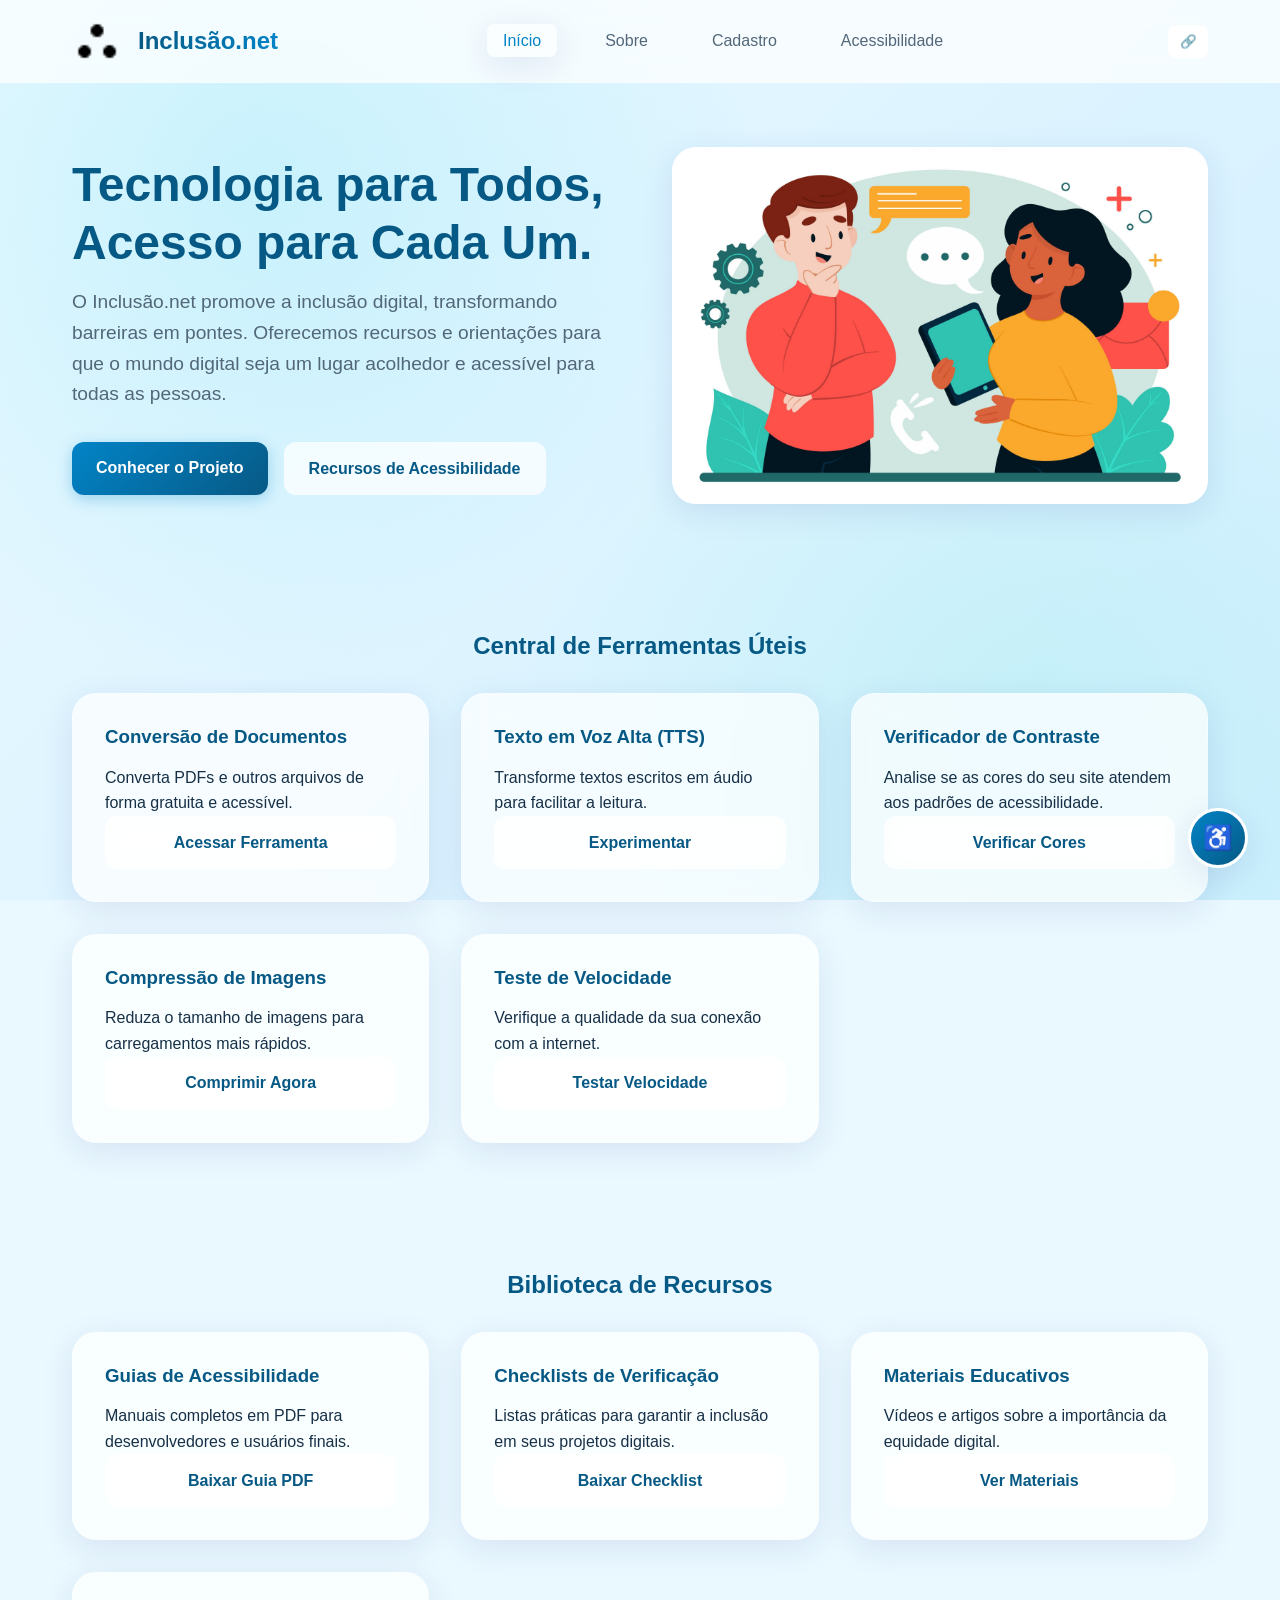
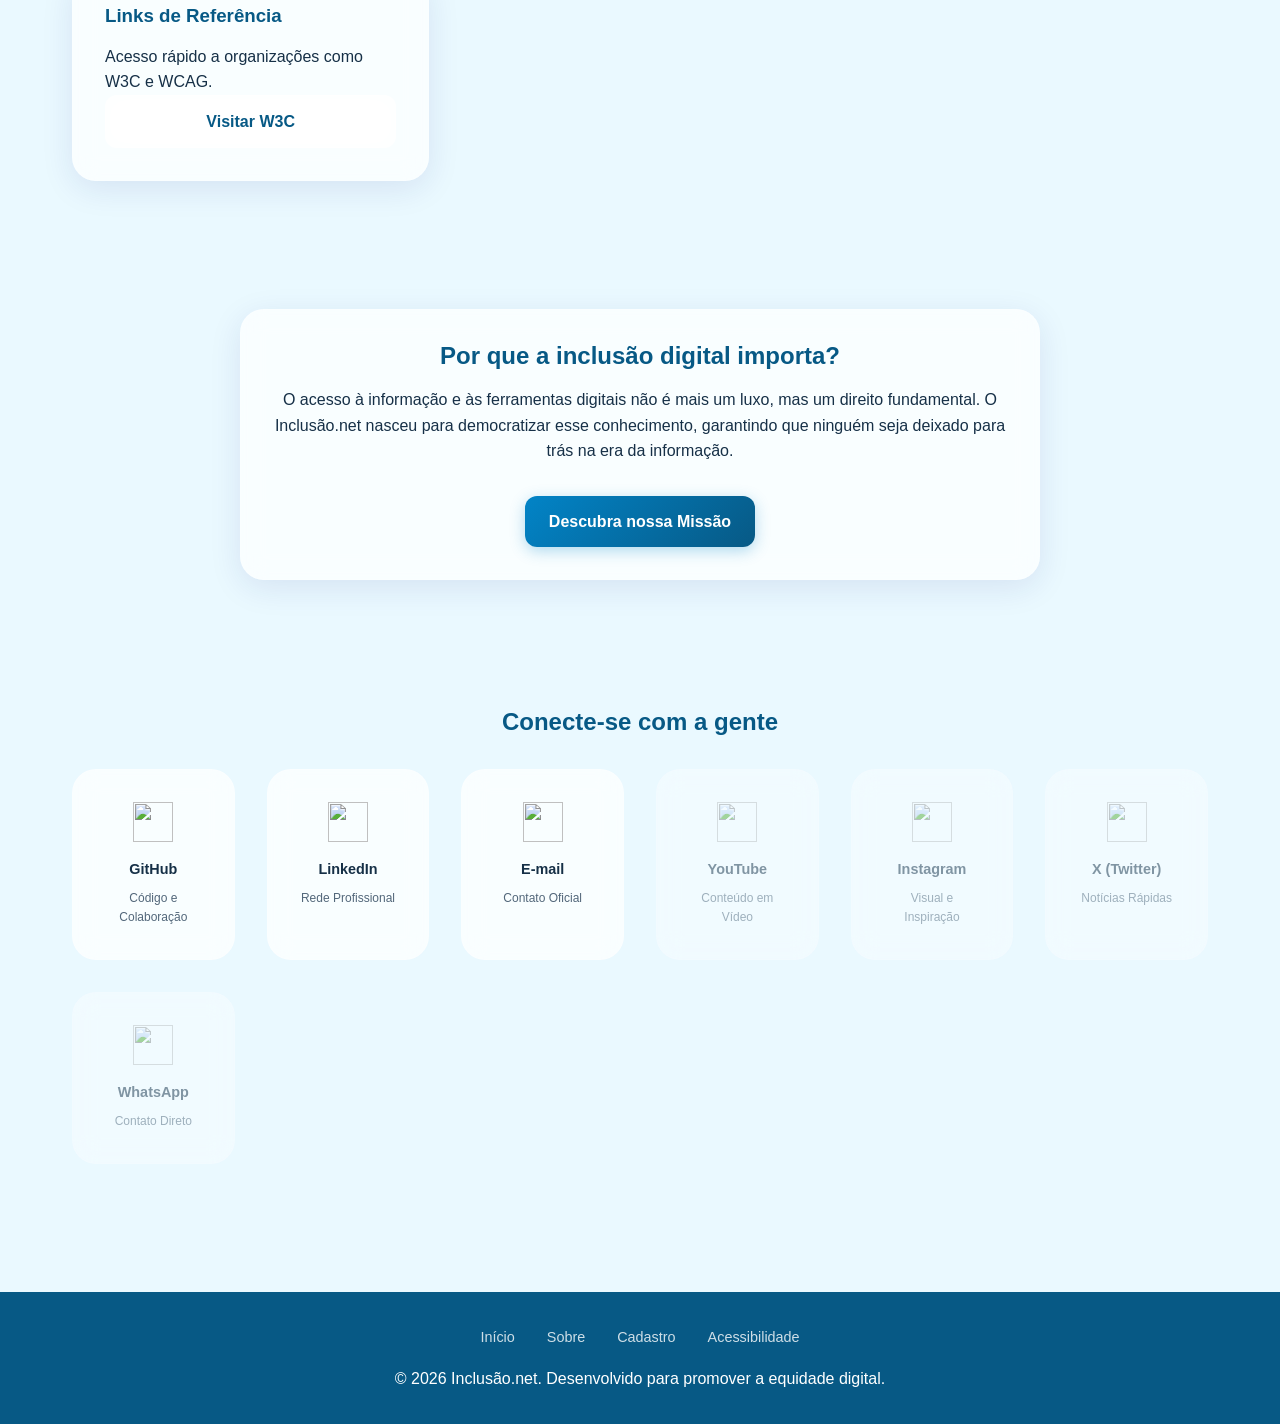
==== commit 830575ea: "update commit" ====
--- a/index.html
+++ b/index.html
@@ -1,139 +1,219 @@
-<!DOCTYPE html>
-<html lang="pt-br">
-<head>
-  <meta charset="UTF-8" />
-  <meta name="viewport" content="width=device-width, initial-scale=1" />
-  <title>Inclusão.net - Inicio</title>
-  <link rel="stylesheet" href="style.css">
-</head>
-<body>
-  <header role="banner" class="site-header">
-    <div class="logo-title">
-      <img src="images/logo.png" alt="Inclusão.net logo" class="logo" />
-      <h1><a href="index.html">Inclusão.net</a></h1>
-    </div>
-    <nav role="navigation" aria-label="Primary navigation" class="main-nav">
-      <ul>
-        <li><a href="index.html" aria-current="page">Inicio</a></li>
-        <li><a href="about.html">Sobre</a></li>
-        <li><a href="register.html">Cadastro</a></li>
-        <li><a href="accessibility.html">Acessibilidade</a></li>
-      </ul>
-    </nav>
-    <div class="header-accessibility" aria-label="Accessibility controls">
-      <button id="font-decrease" aria-label="Decrease font size" title="Decrease font size">A-</button>
-      <button id="font-increase" aria-label="Increase font size" title="Increase font size">A+</button>
-      <button id="contrast-toggle" aria-label="Toggle high contrast" title="Toggle high contrast">🌓</button>
-    </div>
-  </header>
-
-  <aside class="floating-accessibility" aria-label="Accessibility menu" aria-live="polite">
-    <button id="float-font-decrease" aria-label="Decrease font size">A-</button>
-    <button id="float-font-increase" aria-label="Increase font size">A+</button>
-    <button id="float-contrast-toggle" aria-label="Toggle high contrast">🌓</button>
-  </aside>
-
-  <main role="main" class="container">
-    <section class="welcome" aria-label="Welcome section">
-      <img src="images/people_discussing.jpg" alt="Two people discussing digital resources" class="welcome-img" />
-      <div class="welcome-text">
-        <h2 id="teste">Bem-vindo(a) a Inclusão.net</h2>
-        <p>
-          Nosso objetivo é promover a inclusão digital, oferecendo informações e recursos acessíveis para
-          todos. Aqui, você econtrará conteúdo, ferramentas e serviços que facilitam o acesso ao mundo
-          digital, idependente das suas necessidades ou habilidades. Queremos criar um ambiente onde todos
-          posssam navegar com facilidade e se sentir acolhidos.
-        </p>
-        <a href="about.html" class="btn-primary">Saiba mais</a>
-      </div>
-    </section>
-
-    <section aria-labelledby="register-heading" class="registration-section">
-      <h3 id="register-heading">Cadastro de Usuário</h3>
-      <form action="#" method="post" class="registration-form" aria-describedby="register-desc" novalidate>
-        <p id="register-desc" class="sr-only">Por favor preencha todos os campos.</p>
-
-        <label for="full-name">Nome Completo</label>
-        <input type="text" id="full-name" name="fullName" placeholder="Coloque seu nome completo" required autocomplete="name" />
-
-        <label for="email">Email</label>
-        <input type="email" id="email" name="email" placeholder="Coloque seu email" required autocomplete="email" />
-
-        <label for="phone">Telefone</label>
-        <input type="tel" id="phone" name="phoneNumber" placeholder="Coloque seu numero de telefone" autocomplete="tel" />
-
-        <label for="password">Senha</label>
-        <input type="password" id="password" name="password" placeholder="Crie sua senha" required autocomplete="new-password" />
-
-        <button type="submit" class="btn-primary" aria-label="Register">Cadastrar</button>
-      </form>
-    </section>
-
-    <section class="social-section" aria-label="Social media links">
-      <h3>Cadastro/Login para redes-sociais</h3>
-      <p>Clique nos nomes das redes-sociais para ser mandado a pagina de cadastro/login delas.</p>
-      <nav>
-        <ul class="social-links">
-          <li><a href="https://www.instagram.com/" target="_blank" rel="noopener" aria-label="Instagram">Instagram</a></li>
-          <li><a href="https://facebook.com" target="_blank" rel="noopener" aria-label="Facebook">Facebook</a></li>
-          <li><a href="https://twitter.com" target="_blank" rel="noopener" aria-label="Twitter">Twitter</a></li>
-          <li><a href="https://www.youtube.com/" target="_blank" rel="noopener" aria-label="Youtube">Youtube</a></li>
-          <li><a href="https://web.whatsapp.com/" target="_blank" rel="noopener" aria-label="WhatsApp">WhatsApp</a></li>
-          <li><a href="https://www.linkedin.com/login/pt" target="_blank" rel="noopener" aria-label="LinkedIn">LinkedIn</a></li>
-          <li><a href="https://twitter.com" target="_blank" rel="noopener" aria-label="TikTok">TikTok</a></li>
-          <li><a href="https://www.tiktok.com/pt-BR" target="_blank" rel="noopener" aria-label="Pinterest">Pinterest</a></li>
-        </ul>
-      </nav>
-    </section>
-
-    <section aria-labelledby="feedback-heading" class="feedback-section">
-      <h3 id="feedback-heading">Feedbacks</h3>
-      <p>Seu feedback é fundamenta para melhorias continuamente. </p>
-      <form action="#" method="post" class="feedback-form" novalidate>
-        <label for="feedback-name">Nome:</label>
-        <input type="text" id="feedback-name" name="name" placeholder="Seu nome" />
-
-        <label for="feedback-comment">Comentário:</label>
-        <textarea id="feedback-comment" name="comment" rows="4" placeholder="Seu Feedback"></textarea>
-
-        <button type="submit" class="btn-primary" aria-label="Submit feedback">Enviar Feedback</button>
-      </form>
-    </section>
-
-    <section aria-label="Latest news" class="news-section">
-      <h3>Latest News</h3>
-
-      <div class="news-grid">
-        <article class="news-item">
-          <img src="images/wheelchair.jpg" alt="Accessibility icon with wheelchair" class="news-img" />
-          <h4>Inclusão.net atualizações</h4>
-          <p>Mantenha-se informado sobre os últimos recursos de acessibilidade e atualizações.</p>
-          <a href="accessibility.html" class="btn-secondary" aria-label="Read more about Accessibility Updates">Read More</a>
-        </article>
-
-        <article class="news-item">
-          <img src="images/workshop.jpg" alt="People working on computers in workshop" class="news-img" />
-          <h4>Oficina digital[Desen]</h4>
-          <p>Aprenda habilidades digitais essenciais em nosso futuro workshop.</p>
-          <a href="#" class="btn-secondary" aria-label="Read more about Digital Literacy Workshop">Read More</a>
-        </article>
-      </div>
-    </section>
-  </main>
-
-  <footer role="contentinfo" class="site-footer">
-    <nav aria-label="Footer navigation" class="footer-nav">
-      <ul>
-        <li><a href="index.html">Inicio</a></li>
-        <li><a href="about.html">Sobre</a></li>
-        <li><a href="register.html">Serviços</a></li>
-        <li><a href="about.html">Contato</a></li>
-        <li><a href="accessibility.html">Acessibilidade</a></li>
-      </ul>
-    </nav>
-    <p>&copy; 2025 Inclusão.net. Todos os direitos reservados.</p>
-  </footer>
-
-  <script src="scripts.js" defer></script>
-</body>
-</html>+<!DOCTYPE html>
+<html lang="pt-BR">
+<head>
+  <meta charset="UTF-8">
+  <meta name="viewport" content="width=device-width, initial-scale=1.0">
+  <title>Inclusão.net - Início</title>
+  <link rel="stylesheet" href="style.css">
+</head>
+<body>
+  <a href="#main-content" class="skip-link">Pular para o conteúdo principal</a>
+
+  <header class="site-header">
+    <div class="container header-container">
+      <div class="logo-title">
+        <img src="images/logo.png" alt="Inclusão.net logo" class="logo">
+        <h1><a href="main.html">Inclusão.net</a></h1>
+      </div>
+      <nav class="main-nav" aria-label="Navegação Principal">
+        <ul>
+          <li><a href="index.html" class="active" aria-current="page">Início</a></li>
+          <li><a href="about.html">Sobre</a></li>
+          <li><a href="register.html">Cadastro</a></li>
+          <li><a href="accessibility.html">Acessibilidade</a></li>
+        </ul>
+      </nav>
+      <div class="header-accessibility">
+        <button id="share-page" class="btn-acc" aria-label="Compartilhar esta página" title="Compartilhar página">🔗</button>
+      </div>
+    </div>
+  </header>
+
+  <!-- Painel de Acessibilidade -->
+  <button id="acc-panel-trigger" class="acc-panel-trigger" aria-label="Abrir Painel de Acessibilidade" title="Configurações de Acessibilidade">♿</button>
+  <div id="acc-panel" class="acc-panel" role="dialog" aria-labelledby="acc-panel-title" aria-modal="true">
+    <div class="acc-panel-header">
+      <h2 id="acc-panel-title">Acessibilidade</h2>
+      <button id="close-acc-panel" class="btn-acc" aria-label="Fechar Painel">✕</button>
+    </div>
+
+    <div class="acc-panel-section">
+      <h3>Tamanho do Texto</h3>
+      <div class="acc-control-group">
+        <button class="acc-btn btn-font-dec" aria-label="Diminuir texto">A-</button>
+        <button class="acc-btn btn-font-reset" aria-label="Restaurar texto">Sair</button>
+        <button class="acc-btn btn-font-inc" aria-label="Aumentar texto">A+</button>
+      </div>
+    </div>
+
+    <div class="acc-panel-section">
+      <h3>Cores e Temas</h3>
+      <div class="acc-control-group" style="flex-direction: column;">
+        <button class="acc-btn btn-theme-toggle" aria-label="Alternar Tema Claro/Escuro">🌓 Alternar Tema</button>
+        <button class="acc-btn btn-contrast-toggle" aria-label="Alternar Alto Contraste">👁️ Alto Contraste</button>
+      </div>
+    </div>
+
+    <div class="acc-panel-section">
+      <h3>Leitura e Visão</h3>
+      <div class="acc-control-group" style="flex-direction: column;">
+        <button class="acc-btn btn-readable-toggle" aria-label="Alternar Fonte Legível">📖 Fonte Legível</button>
+        <button class="acc-btn btn-spacing-toggle" aria-label="Alternar Espaçamento Amplo">↔️ Espaçamento Amplo</button>
+      </div>
+    </div>
+
+    <div class="acc-panel-section">
+      <h3>Movimento</h3>
+      <div class="acc-control-group">
+        <button class="acc-btn btn-motion-toggle" aria-label="Reduzir animações">🚫 Reduzir Movimento</button>
+      </div>
+    </div>
+
+    <div class="acc-panel-section">
+      <h3>Sistema</h3>
+      <div class="acc-control-group" style="flex-direction: column;">
+        <button class="acc-btn btn-lang-toggle" aria-label="Alternar Idioma">🌐 Idioma (PT/EN)</button>
+        <button class="acc-btn btn-reset-defaults" aria-label="Restaurar padrões de fábrica">🔄 Restaurar Padrões</button>
+      </div>
+    </div>
+  </div>
+
+  <main id="main-content" class="container">
+    <section class="hero">
+      <div class="hero-content">
+        <h2 style="font-size: clamp(2rem, 5vw, 3rem);">Tecnologia para Todos, <br>Acesso para Cada Um.</h2>
+        <p>O Inclusão.net promove a inclusão digital, transformando barreiras em pontes. Oferecemos recursos e orientações para que o mundo digital seja um lugar acolhedor e acessível para todas as pessoas.</p>
+        <div class="hero-btns">
+          <a href="about.html" class="btn btn-primary">Conhecer o Projeto</a>
+          <a href="accessibility.html" class="btn btn-secondary">Recursos de Acessibilidade</a>
+        </div>
+      </div>
+      <div class="hero-image">
+        <img src="images/people_discussing.jpg" alt="Pessoas colaborando em recursos digitais inclusivos">
+      </div>
+    </section>
+
+    <section class="module-section" aria-labelledby="tools-title">
+      <h2 id="tools-title" class="module-title">Central de Ferramentas Úteis</h2>
+      <div class="resource-grid">
+        <div class="glass-card resource-card">
+          <h3>Conversão de Documentos</h3>
+          <p>Converta PDFs e outros arquivos de forma gratuita e acessível.</p>
+          <a href="https://www.ilovepdf.com/pt" target="_blank" rel="noopener noreferrer" class="btn btn-secondary">Acessar Ferramenta</a>
+        </div>
+        <div class="glass-card resource-card">
+          <h3>Texto em Voz Alta (TTS)</h3>
+          <p>Transforme textos escritos em áudio para facilitar a leitura.</p>
+          <a href="https://naturalreaders.com/online/" target="_blank" rel="noopener noreferrer" class="btn btn-secondary">Experimentar</a>
+        </div>
+        <div class="glass-card resource-card">
+          <h3>Verificador de Contraste</h3>
+          <p>Analise se as cores do seu site atendem aos padrões de acessibilidade.</p>
+          <a href="https://webaim.org/resources/contrastchecker/" target="_blank" rel="noopener noreferrer" class="btn btn-secondary">Verificar Cores</a>
+        </div>
+        <div class="glass-card resource-card">
+          <h3>Compressão de Imagens</h3>
+          <p>Reduza o tamanho de imagens para carregamentos mais rápidos.</p>
+          <a href="https://tinypng.com/" target="_blank" rel="noopener noreferrer" class="btn btn-secondary">Comprimir Agora</a>
+        </div>
+        <div class="glass-card resource-card">
+          <h3>Teste de Velocidade</h3>
+          <p>Verifique a qualidade da sua conexão com a internet.</p>
+          <a href="https://www.speedtest.net/" target="_blank" rel="noopener noreferrer" class="btn btn-secondary">Testar Velocidade</a>
+        </div>
+      </div>
+    </section>
+
+    <section class="module-section" aria-labelledby="library-title">
+      <h2 id="library-title" class="module-title">Biblioteca de Recursos</h2>
+      <div class="resource-grid">
+        <div class="glass-card resource-card">
+          <h3>Guias de Acessibilidade</h3>
+          <p>Manuais completos em PDF para desenvolvedores e usuários finais.</p>
+          <a href="#" class="btn btn-secondary">Baixar Guia PDF</a>
+        </div>
+        <div class="glass-card resource-card">
+          <h3>Checklists de Verificação</h3>
+          <p>Listas práticas para garantir a inclusão em seus projetos digitais.</p>
+          <a href="#" class="btn btn-secondary">Baixar Checklist</a>
+        </div>
+        <div class="glass-card resource-card">
+          <h3>Materiais Educativos</h3>
+          <p>Vídeos e artigos sobre a importância da equidade digital.</p>
+          <a href="accessibility.html" class="btn btn-secondary">Ver Materiais</a>
+        </div>
+        <div class="glass-card resource-card">
+          <h3>Links de Referência</h3>
+          <p>Acesso rápido a organizações como W3C e WCAG.</p>
+          <a href="https://www.w3.org/WAI/" target="_blank" rel="noopener noreferrer" class="btn btn-secondary">Visitar W3C</a>
+        </div>
+      </div>
+    </section>
+
+    <section class="about-teaser" style="padding: var(--space-lg) 0; text-align: center;">
+      <div class="glass-card" style="max-width: 800px; margin: 0 auto;">
+        <h2>Por que a inclusão digital importa?</h2>
+        <p>O acesso à informação e às ferramentas digitais não é mais um luxo, mas um direito fundamental. O Inclusão.net nasceu para democratizar esse conhecimento, garantindo que ninguém seja deixado para trás na era da informação.</p>
+        <a href="about.html" class="btn btn-primary" style="margin-top: var(--space-md);">Descubra nossa Missão</a>
+      </div>
+    </section>
+
+    <section class="social-section" aria-labelledby="social-title">
+      <h2 id="social-title" style="text-align: center; margin-bottom: var(--space-md);">Conecte-se com a gente</h2>
+      <div class="social-grid">
+        <a href="https://github.com/AllanMartinz" target="_blank" rel="noopener noreferrer" class="social-card" aria-label="Siga-nos no GitHub">
+          <img src="https://cdn-icons-png.flaticon.com/512/25/25201.png" alt="" aria-hidden="true" class="social-icon">
+          <span>GitHub</span>
+          <small>Código e Colaboração</small>
+        </a>
+        <a href="https://www.linkedin.com/in/allan-martins-castilho-ferreira-9970922b4/" target="_blank" rel="noopener noreferrer" class="social-card" aria-label="Siga-nos no LinkedIn">
+          <img src="https://cdn-icons-png.flaticon.com/512/174/174857.png" alt="" aria-hidden="true" class="social-icon">
+          <span>LinkedIn</span>
+          <small>Rede Profissional</small>
+        </a>
+        <a href="mailto:contato@inclusao.net" class="social-card" aria-label="Envie um e-mail">
+          <img src="https://cdn-icons-png.flaticon.com/512/732/732200.png" alt="" aria-hidden="true" class="social-icon">
+          <span>E-mail</span>
+          <small>Contato Oficial</small>
+        </a>
+        <a href="#" class="social-card" style="opacity: 0.5; pointer-events: none;" aria-label="YouTube (Não configurado)">
+          <img src="https://cdn-icons-png.flaticon.com/512/1384/1384060.png" alt="" aria-hidden="true" class="social-icon">
+          <span>YouTube</span>
+          <small>Conteúdo em Vídeo</small>
+        </a>
+        <a href="#" class="social-card" style="opacity: 0.5; pointer-events: none;" aria-label="Instagram (Não configurado)">
+          <img src="https://cdn-icons-png.flaticon.com/512/174/174855.png" alt="" aria-hidden="true" class="social-icon">
+          <span>Instagram</span>
+          <small>Visual e Inspiração</small>
+        </a>
+        <a href="#" class="social-card" style="opacity: 0.5; pointer-events: none;" aria-label="X (Não configurado)">
+          <img src="https://cdn-icons-png.flaticon.com/512/5969/5969020.png" alt="" aria-hidden="true" class="social-icon">
+          <span>X (Twitter)</span>
+          <small>Notícias Rápidas</small>
+        </a>
+        <a href="#" class="social-card" style="opacity: 0.5; pointer-events: none;" aria-label="WhatsApp (Não configurado)">
+          <img src="https://cdn-icons-png.flaticon.com/512/733/733585.png" alt="" aria-hidden="true" class="social-icon">
+          <span>WhatsApp</span>
+          <small>Contato Direto</small>
+        </a>
+      </div>
+    </section>
+  </main>
+
+  <footer class="site-footer">
+    <div class="container">
+      <nav class="footer-nav" aria-label="Navegação do Rodapé">
+        <ul>
+          <li><a href="index.html">Início</a></li>
+          <li><a href="about.html">Sobre</a></li>
+          <li><a href="register.html">Cadastro</a></li>
+          <li><a href="accessibility.html">Acessibilidade</a></li>
+        </ul>
+      </nav>
+      <p>&copy; 2026 Inclusão.net. Desenvolvido para promover a equidade digital.</p>
+    </div>
+  </footer>
+
+  <script src="scripts.js" defer></script>
+</body>
+</html>
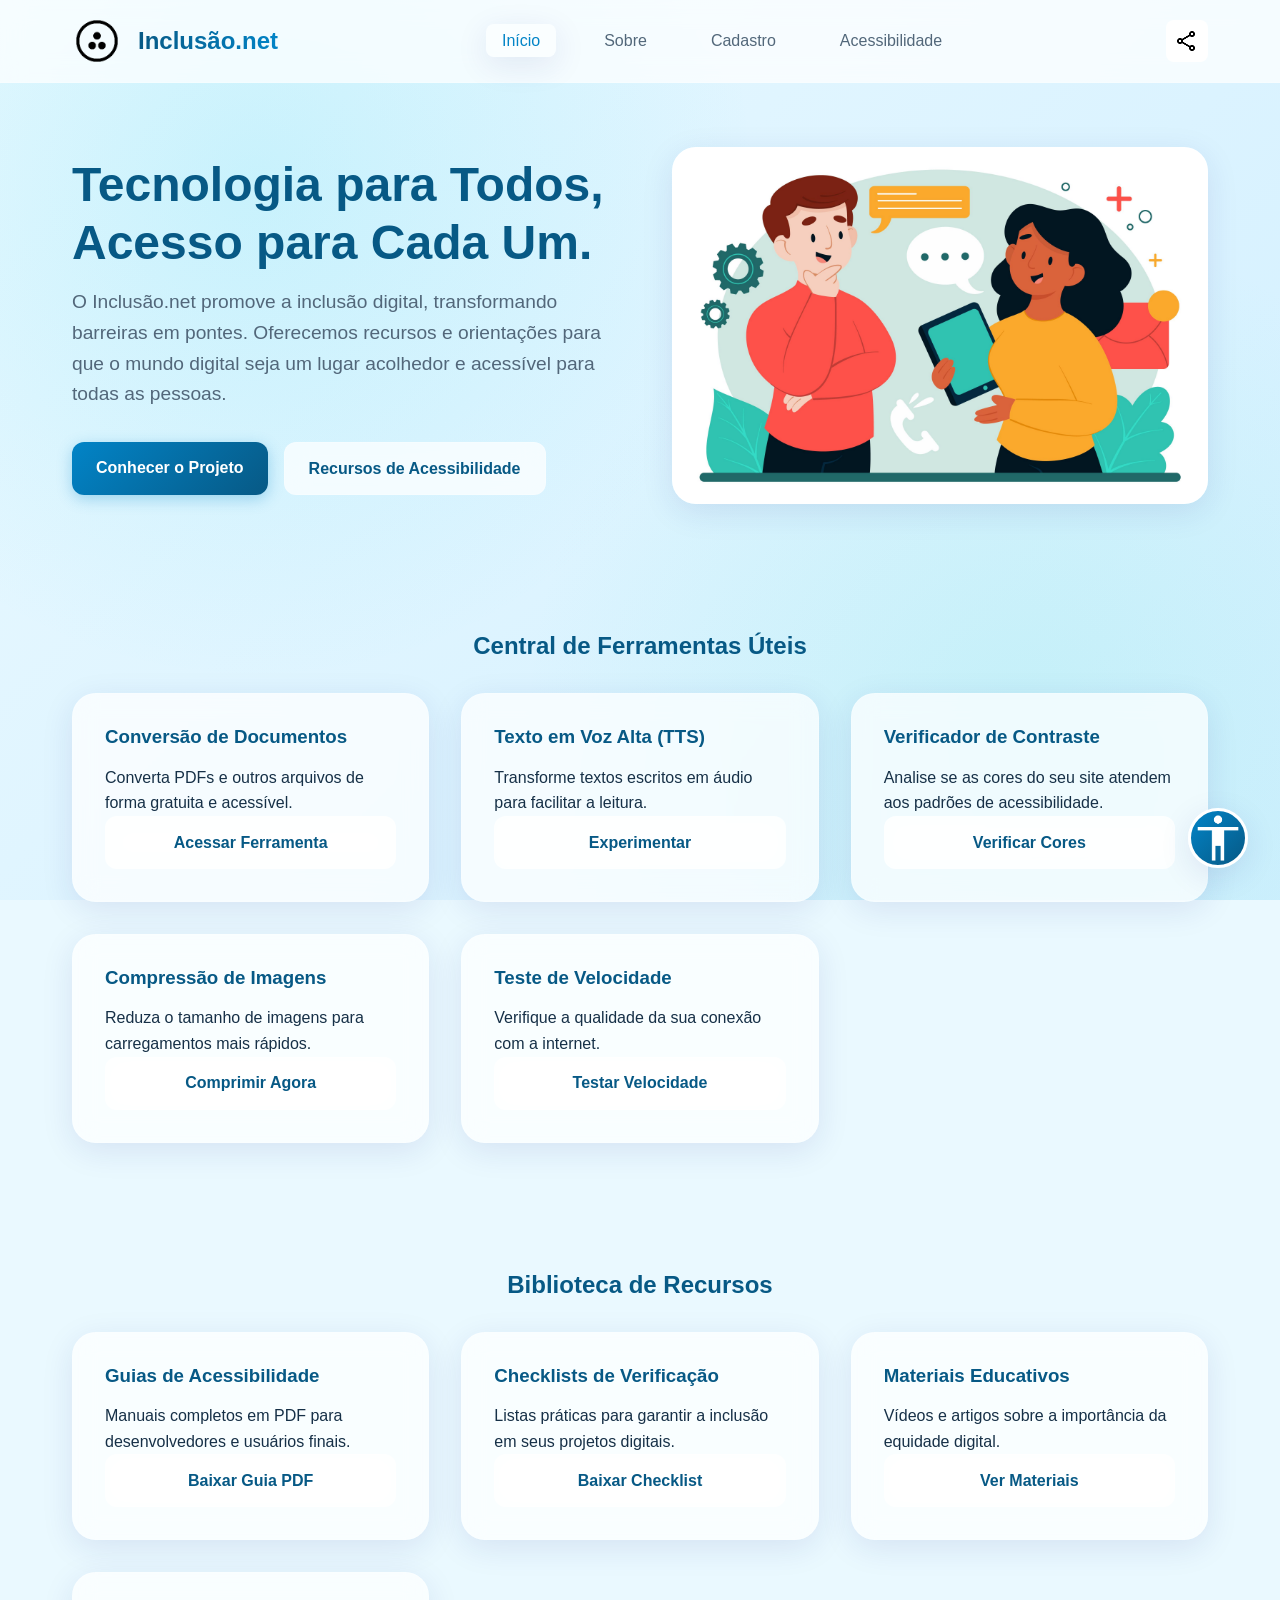
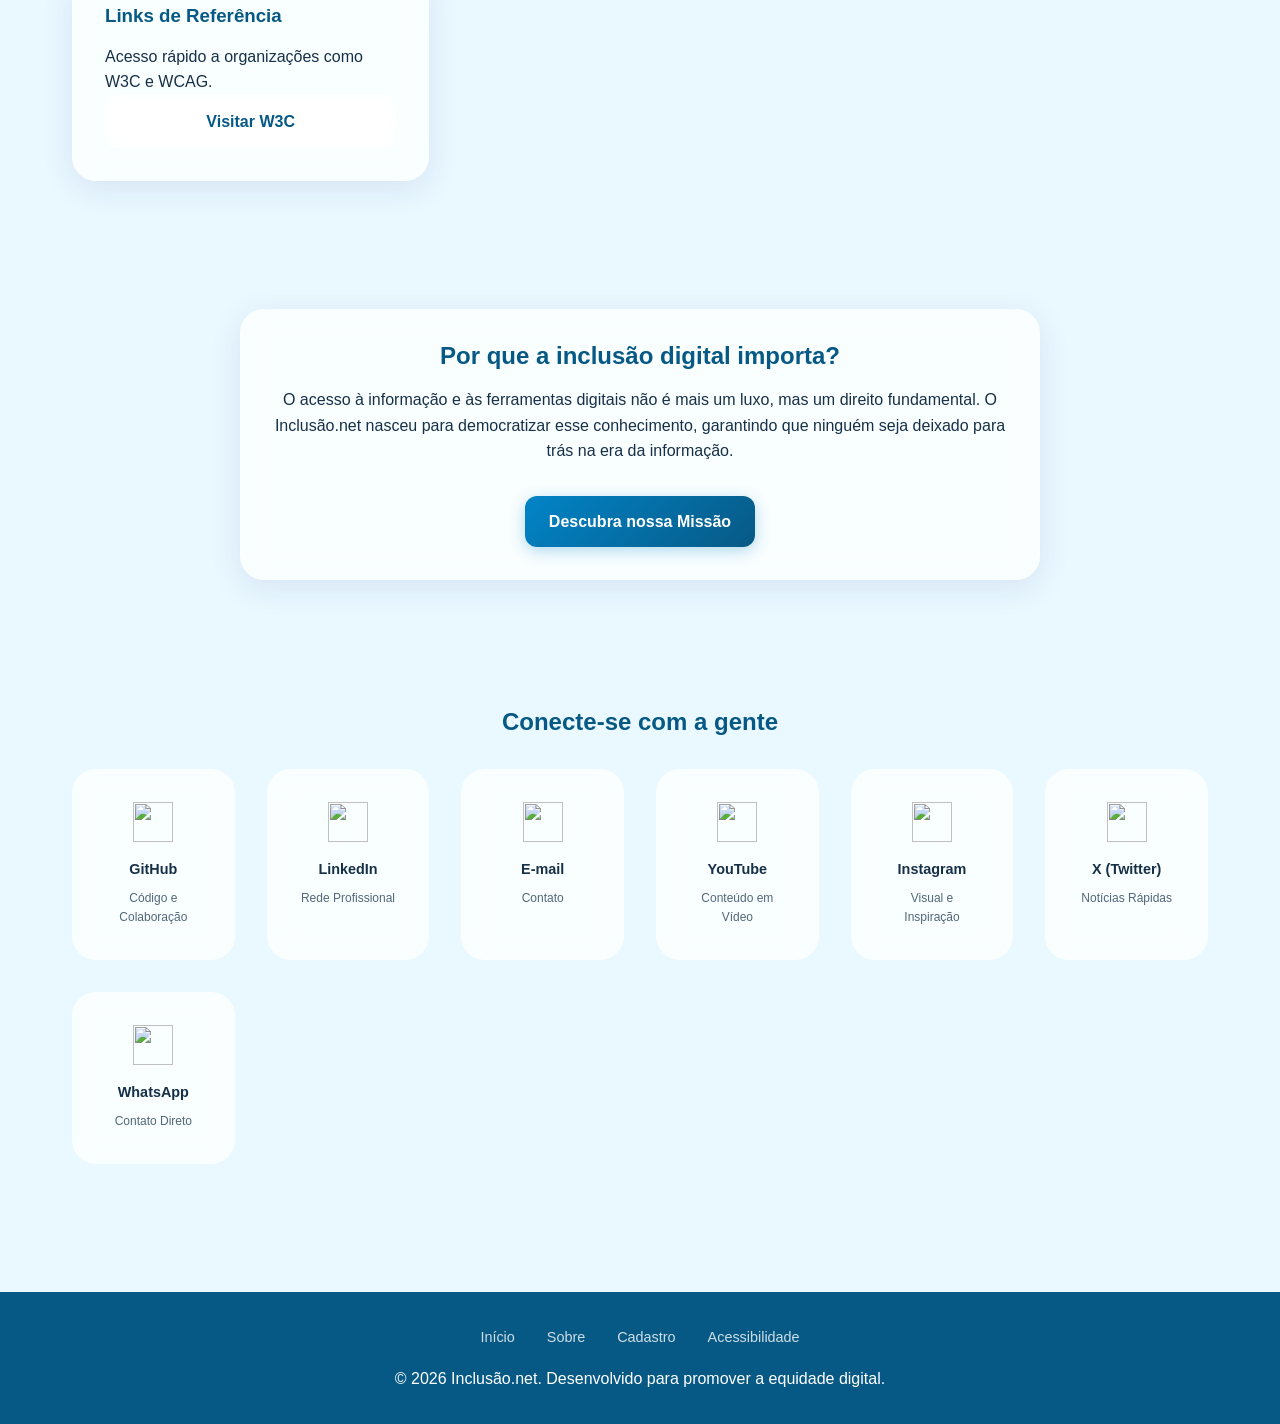
==== commit 0d8cee44: "css update commit" ====
--- a/index.html
+++ b/index.html
@@ -5,6 +5,7 @@
   <meta name="viewport" content="width=device-width, initial-scale=1.0">
   <title>Inclusão.net - Início</title>
   <link rel="stylesheet" href="style.css">
+  <link rel="icon"  type="image/x-icon" href="images/fgsfds-icon.ico">
 </head>
 <body>
   <a href="#main-content" class="skip-link">Pular para o conteúdo principal</a>
@@ -12,7 +13,7 @@
   <header class="site-header">
     <div class="container header-container">
       <div class="logo-title">
-        <img src="images/logo.png" alt="Inclusão.net logo" class="logo">
+        <img src="images/nlogo128.png" alt="Inclusão.net logo" class="logo">
         <h1><a href="main.html">Inclusão.net</a></h1>
       </div>
       <nav class="main-nav" aria-label="Navegação Principal">
@@ -24,13 +25,13 @@
         </ul>
       </nav>
       <div class="header-accessibility">
-        <button id="share-page" class="btn-acc" aria-label="Compartilhar esta página" title="Compartilhar página">🔗</button>
+        <button id="share-page" class="btn-acc" aria-label="Compartilhar esta página" title="Compartilhar página"><img src="images/share24.png"></button>
       </div>
     </div>
   </header>
 
   <!-- Painel de Acessibilidade -->
-  <button id="acc-panel-trigger" class="acc-panel-trigger" aria-label="Abrir Painel de Acessibilidade" title="Configurações de Acessibilidade">♿</button>
+  <button id="acc-panel-trigger" class="acc-panel-trigger" aria-label="Abrir Painel de Acessibilidade" title="Configurações de Acessibilidade"><img src="images/aces284.png"></button>
   <div id="acc-panel" class="acc-panel" role="dialog" aria-labelledby="acc-panel-title" aria-modal="true">
     <div class="acc-panel-header">
       <h2 id="acc-panel-title">Acessibilidade</h2>
@@ -171,27 +172,27 @@
           <span>LinkedIn</span>
           <small>Rede Profissional</small>
         </a>
-        <a href="mailto:contato@inclusao.net" class="social-card" aria-label="Envie um e-mail">
+        <a href="mailto:contato@inclusao.net" class="social-card" aria-label="e-mail">
           <img src="https://cdn-icons-png.flaticon.com/512/732/732200.png" alt="" aria-hidden="true" class="social-icon">
           <span>E-mail</span>
-          <small>Contato Oficial</small>
-        </a>
-        <a href="#" class="social-card" style="opacity: 0.5; pointer-events: none;" aria-label="YouTube (Não configurado)">
+          <small>Contato</small>
+        </a>
+        <a href="https://www.youtube.com/" class="social-card"; aria-label="YouTube">
           <img src="https://cdn-icons-png.flaticon.com/512/1384/1384060.png" alt="" aria-hidden="true" class="social-icon">
           <span>YouTube</span>
           <small>Conteúdo em Vídeo</small>
         </a>
-        <a href="#" class="social-card" style="opacity: 0.5; pointer-events: none;" aria-label="Instagram (Não configurado)">
+        <a href="https://www.instagram.com/" class="social-card";aria-label="Instagram">
           <img src="https://cdn-icons-png.flaticon.com/512/174/174855.png" alt="" aria-hidden="true" class="social-icon">
           <span>Instagram</span>
           <small>Visual e Inspiração</small>
         </a>
-        <a href="#" class="social-card" style="opacity: 0.5; pointer-events: none;" aria-label="X (Não configurado)">
+        <a href="https://x.com/" class="social-card"; aria-label="X">
           <img src="https://cdn-icons-png.flaticon.com/512/5969/5969020.png" alt="" aria-hidden="true" class="social-icon">
           <span>X (Twitter)</span>
           <small>Notícias Rápidas</small>
         </a>
-        <a href="#" class="social-card" style="opacity: 0.5; pointer-events: none;" aria-label="WhatsApp (Não configurado)">
+        <a href="https://web.whatsapp.com/" class="social-card"; aria-label="WhatsApp">
           <img src="https://cdn-icons-png.flaticon.com/512/733/733585.png" alt="" aria-hidden="true" class="social-icon">
           <span>WhatsApp</span>
           <small>Contato Direto</small>
